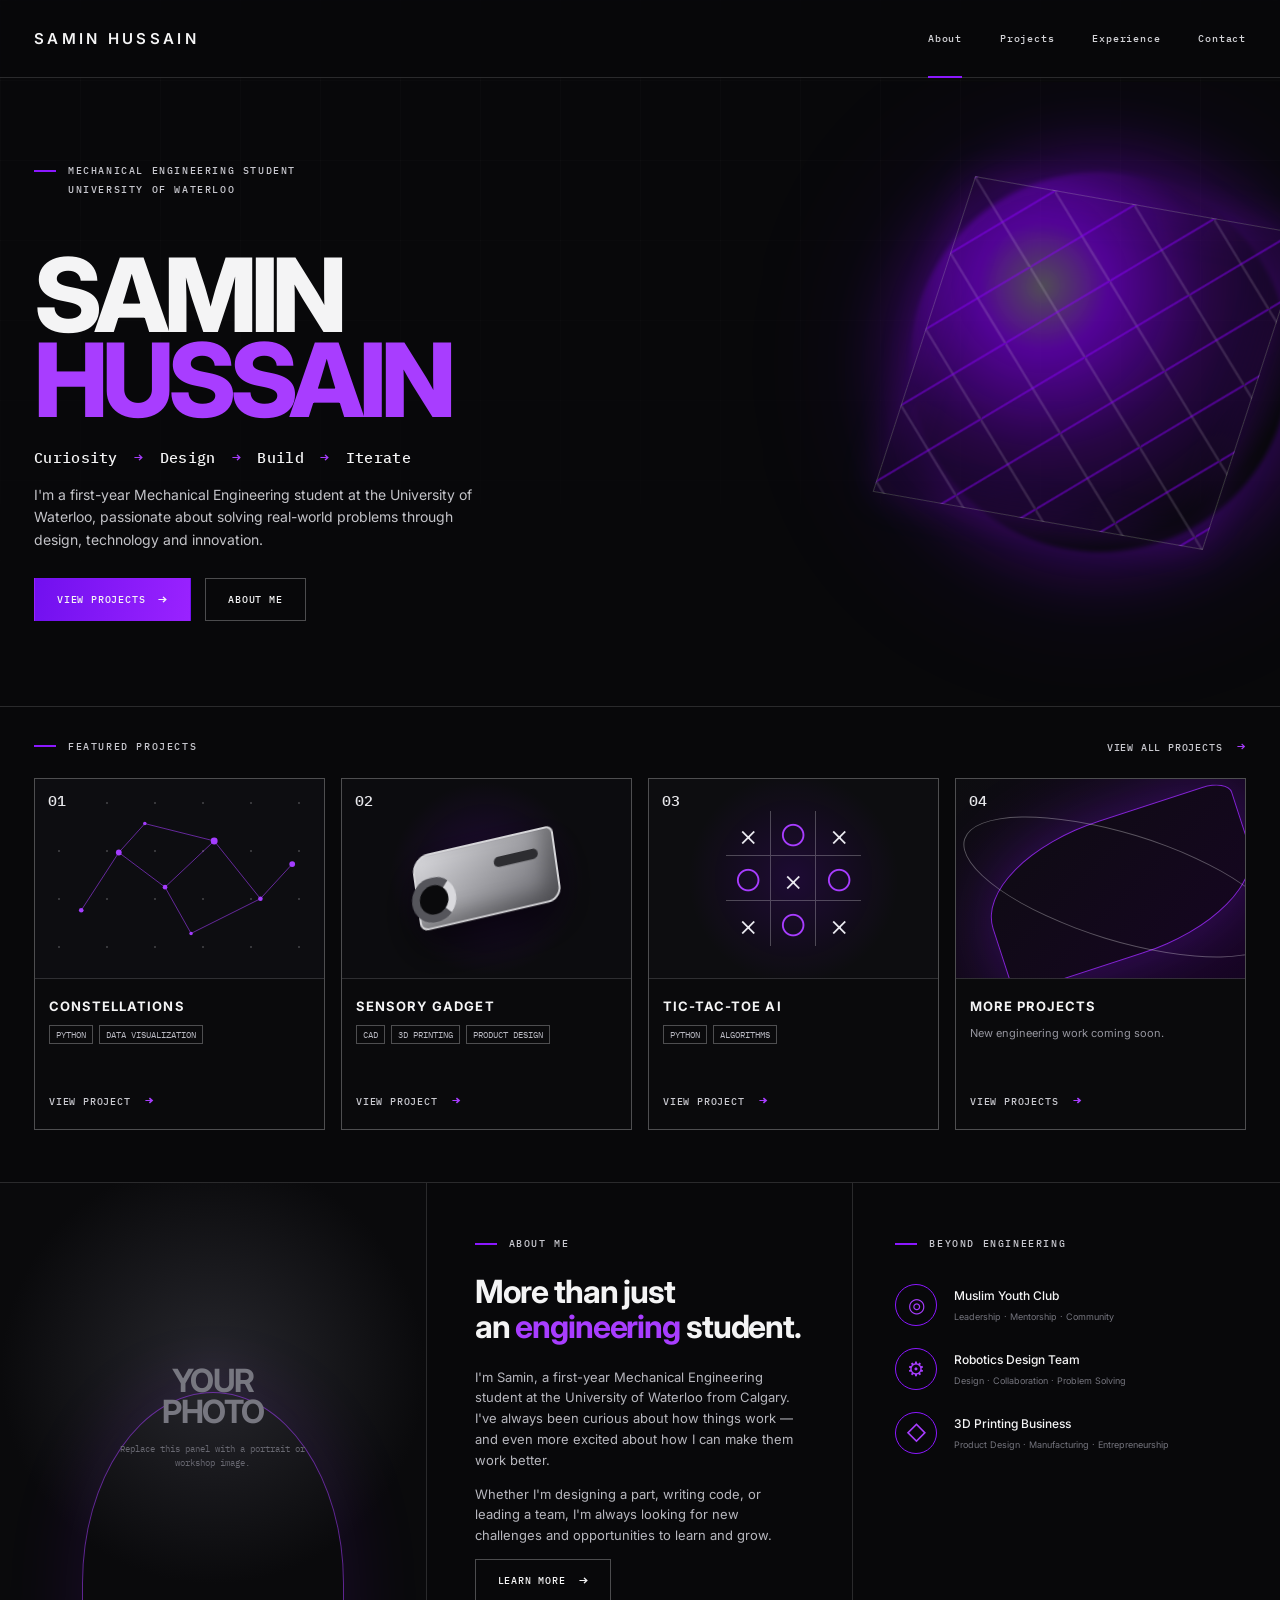
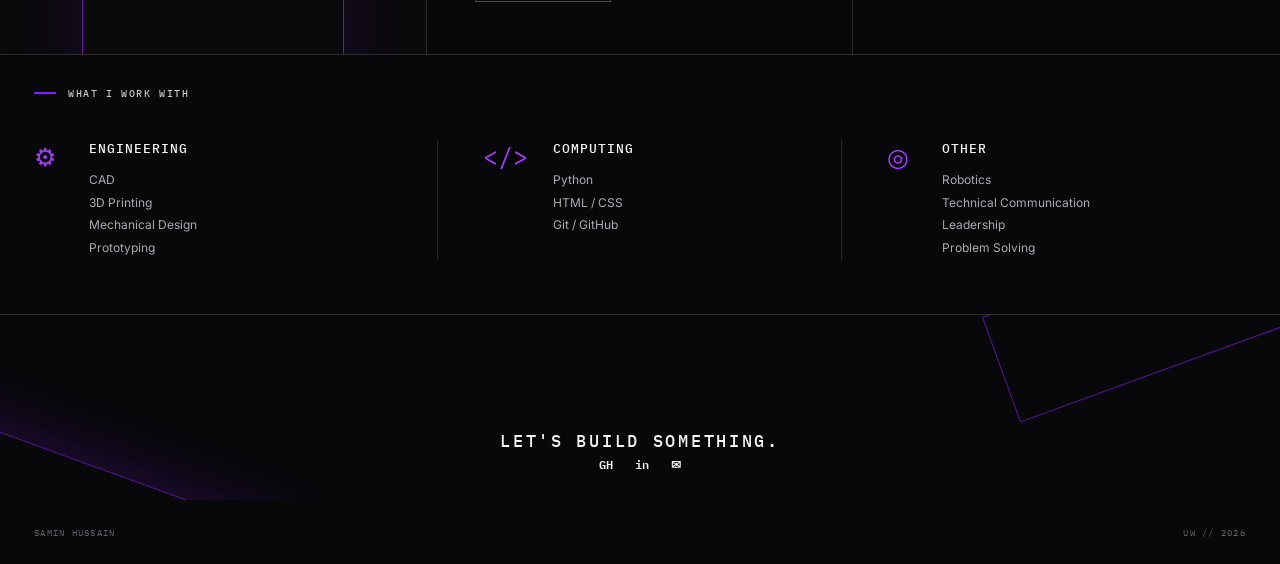
==== index.html @ d88fdcaf "Change favicon link to shortcut icon" ====
<!DOCTYPE html>
<html lang="en">
<head>
  <meta charset="UTF-8">
  <meta name="viewport" content="width=device-width, initial-scale=1.0">
  <meta name="description" content="Samin Hussain — Mechanical Engineering student at the University of Waterloo.">
  <title>Samin Hussain | Mechanical Engineering</title>
  <link rel="shortcut icon" href="assets/Website-icon.ico">
  <link rel="stylesheet" href="styles/main.css">
</head>
<body>
  <header class="site-header">
    <a class="brand" href="index.html" aria-label="Samin Hussain home">SAMIN HUSSAIN</a>
    <nav class="desktop-nav" aria-label="Primary navigation">
      <a class="active" href="index.html">About</a>
      <a href="projects.html">Projects</a>
      <a href="experience.html">Experience</a>
      <a href="contact.html">Contact</a>
    </nav>
    <button class="menu-toggle" aria-label="Open navigation" aria-expanded="false">
      <span></span><span></span>
    </button>
    <nav class="mobile-nav" aria-label="Mobile navigation">
      <a href="index.html">About</a>
      <a href="projects.html">Projects</a>
      <a href="experience.html">Experience</a>
      <a href="contact.html">Contact</a>
    </nav>
  </header>

  <main>
    <section class="hero section-line">
      <div class="hero-copy reveal">
        <div class="eyebrow"><span></span> MECHANICAL ENGINEERING STUDENT</div>
        <div class="eyebrow sub">UNIVERSITY OF WATERLOO</div>

        <h1>SAMIN<br><em>HUSSAIN</em></h1>
        <p class="tagline">Curiosity <span>→</span> Design <span>→</span> Build <span>→</span> Iterate</p>
        <p class="hero-description">
          I'm a first-year Mechanical Engineering student at the University of Waterloo,
          passionate about solving real-world problems through design, technology and innovation.
        </p>

        <div class="button-row">
          <a class="button button-primary" href="projects.html">VIEW PROJECTS <span>→</span></a>
          <a class="button button-ghost" href="about.html">ABOUT ME</a>
        </div>
      </div>

      <div class="hero-art" aria-hidden="true"></div>
    </section>

    <section class="projects-preview section-line">
      <div class="section-heading">
        <div>
          <div class="eyebrow"><span></span> FEATURED PROJECTS</div>
        </div>
        <a class="text-link" href="projects.html">VIEW ALL PROJECTS <span>→</span></a>
      </div>

      <div class="project-grid">
        <a class="project-card reveal" href="projects.html#constellations">
          <div class="project-visual constellation-visual">
            <span class="project-number">01</span>
            <div class="stars"></div>
            <svg viewBox="0 0 500 300" role="img" aria-label="Abstract constellation diagram">
              <g fill="none" stroke="currentColor" stroke-width="1">
                <path d="M80 205 L145 105 L225 165 L310 85 L390 185 L445 125"/>
                <path d="M145 105 L190 55 L310 85"/>
                <path d="M225 165 L270 245 L390 185"/>
              </g>
              <g fill="currentColor">
                <circle cx="80" cy="205" r="4"/><circle cx="145" cy="105" r="5"/>
                <circle cx="225" cy="165" r="4"/><circle cx="310" cy="85" r="6"/>
                <circle cx="390" cy="185" r="4"/><circle cx="445" cy="125" r="5"/>
                <circle cx="190" cy="55" r="3"/><circle cx="270" cy="245" r="3"/>
              </g>
            </svg>
          </div>
          <div class="project-info">
            <h3>CONSTELLATIONS</h3>
            <div class="tags"><span>PYTHON</span><span>DATA VISUALIZATION</span></div>
            <span class="card-link">VIEW PROJECT <b>→</b></span>
          </div>
        </a>

        <a class="project-card reveal" href="projects.html#sensory-gadget">
          <div class="project-visual gadget-visual">
            <span class="project-number">02</span>
            <div class="gadget-model">
              <div class="gadget-body"></div>
              <div class="gadget-ring"></div>
              <div class="gadget-slot"></div>
            </div>
          </div>
          <div class="project-info">
            <h3>SENSORY GADGET</h3>
            <div class="tags"><span>CAD</span><span>3D PRINTING</span><span>PRODUCT DESIGN</span></div>
            <span class="card-link">VIEW PROJECT <b>→</b></span>
          </div>
        </a>

        <a class="project-card reveal" href="projects.html#tic-tac-toe">
          <div class="project-visual tic-visual">
            <span class="project-number">03</span>
            <div class="tic-board">
              <i>×</i><i>○</i><i>×</i><i>○</i><i>×</i><i>○</i><i>×</i><i>○</i><i>×</i>
            </div>
          </div>
          <div class="project-info">
            <h3>TIC-TAC-TOE AI</h3>
            <div class="tags"><span>PYTHON</span><span>ALGORITHMS</span></div>
            <span class="card-link">VIEW PROJECT <b>→</b></span>
          </div>
        </a>

        <a class="project-card project-card-more reveal" href="projects.html">
          <div class="project-visual more-visual">
            <span class="project-number">04</span>
            <div class="more-geometry"></div>
          </div>
          <div class="project-info">
            <h3>MORE PROJECTS</h3>
            <p>New engineering work coming soon.</p>
            <span class="card-link">VIEW PROJECTS <b>→</b></span>
          </div>
        </a>
      </div>
    </section>

    <section class="about-preview section-line">
      <div class="about-photo">
        <div class="photo-placeholder">
          <span>YOUR<br>PHOTO</span>
          <small>Replace this panel with a portrait or workshop image.</small>
        </div>
      </div>

      <div class="about-copy reveal">
        <div class="eyebrow"><span></span> ABOUT ME</div>
        <h2>More than just<br>an <em>engineering</em> student.</h2>
        <p>
          I'm Samin, a first-year Mechanical Engineering student at the University of Waterloo
          from Calgary. I've always been curious about how things work — and even more excited
          about how I can make them work better.
        </p>
        <p>
          Whether I'm designing a part, writing code, or leading a team, I'm always looking
          for new challenges and opportunities to learn and grow.
        </p>
        <a class="button button-ghost" href="about.html">LEARN MORE <span>→</span></a>
      </div>

      <div class="beyond reveal">
        <div class="eyebrow"><span></span> BEYOND ENGINEERING</div>
        <div class="beyond-item"><div class="icon-circle">◎</div><div><strong>Muslim Youth Club</strong><small>Leadership · Mentorship · Community</small></div></div>
        <div class="beyond-item"><div class="icon-circle">⚙</div><div><strong>Robotics Design Team</strong><small>Design · Collaboration · Problem Solving</small></div></div>
        <div class="beyond-item"><div class="icon-circle">◇</div><div><strong>3D Printing Business</strong><small>Product Design · Manufacturing · Entrepreneurship</small></div></div>
      </div>
    </section>

    <section class="skills section-line">
      <div class="eyebrow"><span></span> WHAT I WORK WITH</div>
      <div class="skill-grid">
        <div class="skill-group reveal">
          <div class="skill-icon">⚙</div>
          <div><h3>ENGINEERING</h3><p>CAD<br>3D Printing<br>Mechanical Design<br>Prototyping</p></div>
        </div>
        <div class="skill-group reveal">
          <div class="skill-icon">&lt;/&gt;</div>
          <div><h3>COMPUTING</h3><p>Python<br>HTML / CSS<br>Git / GitHub</p></div>
        </div>
        <div class="skill-group reveal">
          <div class="skill-icon">◎</div>
          <div><h3>OTHER</h3><p>Robotics<br>Technical Communication<br>Leadership<br>Problem Solving</p></div>
        </div>
      </div>
    </section>

    <section class="cta">
      <div class="cta-glow"></div>
      <h2>LET'S BUILD SOMETHING.</h2>
      <div class="socials">
        <a href="https://github.com/" target="_blank" rel="noreferrer" aria-label="GitHub">GH</a>
        <a href="https://www.linkedin.com/" target="_blank" rel="noreferrer" aria-label="LinkedIn">in</a>
        <a href="contact.html" aria-label="Email">✉</a>
      </div>
    </section>
  </main>

  <footer class="site-footer">
    <span>SAMIN HUSSAIN</span><span>UW // 2026</span>
  </footer>

  <script>
    const toggle = document.querySelector('.menu-toggle');
    const mobileNav = document.querySelector('.mobile-nav');
    toggle.addEventListener('click', () => {
      const open = toggle.getAttribute('aria-expanded') === 'true';
      toggle.setAttribute('aria-expanded', String(!open));
      mobileNav.classList.toggle('open');
    });
  </script>
</body>
</html>
---- styles/main.css ----
@import url('https://fonts.googleapis.com/css2?family=IBM+Plex+Mono:wght@400;500&family=Inter:wght@400;500;600;700;800&display=swap');

:root {
  --bg: #08080a;
  --surface: #101014;
  --surface-2: #15151b;
  --text: #f4f4f5;
  --muted: #96969f;
  --line: rgba(255,255,255,.14);
  --line-strong: rgba(255,255,255,.28);
  --purple: #8b18ff;
  --purple-bright: #a83dff;
  --max: 1280px;
}

* { box-sizing: border-box; }
html { scroll-behavior: smooth; }
body {
  margin: 0;
  background: var(--bg);
  color: var(--text);
  font-family: Inter, Arial, sans-serif;
  line-height: 1.6;
  overflow-x: hidden;
}
body::before {
  content: "";
  position: fixed;
  inset: 0;
  pointer-events: none;
  background:
    linear-gradient(rgba(255,255,255,.018) 1px, transparent 1px),
    linear-gradient(90deg, rgba(255,255,255,.018) 1px, transparent 1px);
  background-size: 80px 80px;
  mask-image: linear-gradient(to bottom, black, transparent 80%);
  z-index: -1;
}
a { color: inherit; text-decoration: none; }
button { font: inherit; }
.site-header {
  height: 78px;
  border-bottom: 1px solid var(--line);
  display: flex;
  align-items: center;
  justify-content: space-between;
  padding: 0 max(34px, calc((100vw - var(--max)) / 2));
  position: sticky;
  top: 0;
  z-index: 50;
  background: rgba(8,8,10,.82);
  backdrop-filter: blur(18px);
}
.brand { font-size: 15px; font-weight: 600; letter-spacing: .22em; }
.desktop-nav { display: flex; gap: 38px; height: 100%; align-items: center; }
.desktop-nav a {
  height: 100%;
  display: flex;
  align-items: center;
  position: relative;
  font: 500 10px/1 "IBM Plex Mono", monospace;
  letter-spacing: .08em;
  color: #d4d4d8;
}
.desktop-nav a::after {
  content: "";
  position: absolute;
  left: 0; right: 0; bottom: -1px;
  height: 2px;
  background: var(--purple);
  transform: scaleX(0);
  transition: transform .25s ease;
}
.desktop-nav a:hover::after, .desktop-nav a.active::after { transform: scaleX(1); }
.menu-toggle, .mobile-nav { display: none; }

.section-line { border-bottom: 1px solid var(--line); }
.hero {
  min-height: 590px;
  max-width: 1440px;
  margin: auto;
  display: grid;
  grid-template-columns: 47% 53%;
  position: relative;
}
.hero-copy { padding: 84px 20px 85px max(34px, calc((100vw - var(--max)) / 2)); position: relative; z-index: 3; }
.eyebrow {
  font: 500 10px/1.7 "IBM Plex Mono", monospace;
  letter-spacing: .16em;
  color: #c7c7ce;
  display: flex;
  align-items: center;
  gap: 12px;
}
.eyebrow span { display: inline-block; width: 22px; height: 2px; background: var(--purple); }
.eyebrow.sub { margin-left: 34px; margin-top: 2px; }
.hero h1, .page-hero h1, .contact-hero h1 {
  font-size: clamp(68px, 8vw, 116px);
  line-height: .83;
  letter-spacing: -.06em;
  margin: 55px 0 25px;
  font-weight: 800;
}
em { color: var(--purple-bright); font-style: normal; }
.tagline {
  font: 500 15px "IBM Plex Mono", monospace;
  letter-spacing: .02em;
  margin: 0 0 17px;
}
.tagline span { color: var(--purple-bright); padding: 0 7px; }
.hero-description { max-width: 440px; color: #c3c3c8; font-size: 14px; margin-bottom: 27px; }
.button-row { display: flex; gap: 14px; }
.button {
  min-height: 43px;
  padding: 0 22px;
  display: inline-flex;
  align-items: center;
  justify-content: center;
  gap: 13px;
  font: 500 10px "IBM Plex Mono", monospace;
  letter-spacing: .08em;
  border: 1px solid var(--line-strong);
  transition: .25s ease;
}
.button span { font-size: 15px; }
.button-primary { background: linear-gradient(100deg, #7110ef, #9a22ff); border-color: transparent; }
.button-primary:hover { transform: translateY(-2px); box-shadow: 0 10px 30px rgba(139,24,255,.2); }
.button-ghost:hover { border-color: var(--purple); color: white; }

.hero-art {
  position: relative;
  min-height: 590px;
  overflow: hidden;
  background: radial-gradient(circle at 50% 50%, rgba(105,0,190,.12), transparent 48%);
}
.art-meta {
  position: absolute;
  z-index: 5;
  color: #96969f;
  font: 9px/1.8 "IBM Plex Mono", monospace;
  letter-spacing: .12em;
}
.art-meta-top { right: 32px; top: 47px; }
.art-meta-side { right: 25px; bottom: 100px; }
.orb { position: absolute; border-radius: 50%; filter: blur(38px); opacity: .75; }
.orb-a { width: 300px; height: 300px; right: 140px; top: 125px; background: rgba(128,0,255,.28); }
.orb-b { width: 180px; height: 180px; left: 100px; bottom: 55px; background: rgba(185,60,255,.17); }
.shape {
  position: absolute;
  border: 1px solid rgba(255,255,255,.5);
  background: linear-gradient(140deg, rgba(255,255,255,.10), rgba(110,0,255,.30) 52%, rgba(255,255,255,.05));
  box-shadow: inset 0 0 45px rgba(255,255,255,.06), 0 0 45px rgba(112,0,255,.12);
  transform: rotate(-16deg) skewY(7deg);
  backdrop-filter: blur(4px);
}
.shape-a { width: 240px; height: 360px; left: 80px; top: 120px; border-radius: 40% 10% 45% 12%; }
.shape-b { width: 260px; height: 350px; right: 90px; top: 70px; border-radius: 8% 50% 12% 42%; transform: rotate(28deg) skewY(-5deg); }
.shape-c { width: 160px; height: 330px; left: 260px; top: 105px; border-radius: 45%; transform: rotate(70deg); background: linear-gradient(90deg, rgba(255,255,255,.02), rgba(143,17,255,.72), rgba(255,255,255,.05)); }
.wire { position: absolute; height: 1px; background: rgba(174,88,255,.6); transform-origin: left; }
.wire-a { width: 480px; left: 40px; top: 450px; transform: rotate(-34deg); }
.wire-b { width: 500px; right: -80px; top: 320px; transform: rotate(0); }

.projects-preview { padding: 30px max(34px, calc((100vw - var(--max)) / 2)) 52px; }
.section-heading { display:flex; justify-content:space-between; align-items:center; margin-bottom:23px; }
.text-link, .card-link {
  font: 500 10px "IBM Plex Mono", monospace;
  letter-spacing: .08em;
  color: #c9c9cf;
}
.text-link span, .card-link b { color: var(--purple-bright); font-size: 14px; margin-left: 8px; }
.project-grid { display:grid; grid-template-columns:repeat(4,1fr); gap:16px; }
.project-card {
  border:1px solid var(--line-strong);
  background: rgba(12,12,15,.72);
  transition: transform .3s ease, border-color .3s ease, background .3s ease;
  min-width: 0;
}
.project-card:hover { transform: translateY(-6px); border-color: rgba(157,52,255,.7); background: #101014; }
.project-visual { height: 200px; position:relative; overflow:hidden; border-bottom:1px solid var(--line); background:#0d0d11; }
.project-number { position:absolute; left:13px; top:12px; z-index:4; font: 500 15px "IBM Plex Mono", monospace; color:#e7e7eb; }
.project-visual svg { width:100%; height:100%; color: #a43dff; }
.stars { position:absolute; inset:0; background-image:radial-gradient(circle, rgba(255,255,255,.7) 1px, transparent 1px); background-size:48px 48px; opacity:.25; }
.gadget-visual { display:grid; place-items:center; background:radial-gradient(circle, rgba(130,0,255,.18), transparent 55%), #0c0c0f; }
.gadget-model { width:145px; height:95px; transform:rotate(-13deg) skewX(-5deg); position:relative; filter:drop-shadow(0 18px 20px rgba(0,0,0,.7)); }
.gadget-body { position:absolute; inset:10px 0; border:2px solid #d5d5d8; background:linear-gradient(145deg,#d9d9dd,#66666c); border-radius:18px 7px 14px 8px; box-shadow:inset -12px -10px 18px rgba(0,0,0,.25); }
.gadget-ring { position:absolute; width:45px; height:45px; border:8px solid #55555b; border-right-color:#d9d9dd; border-radius:50%; left:-5px; top:34px; background:#0a0a0c; }
.gadget-slot { position:absolute; width:45px; height:10px; background:#2d2d31; right:18px; top:29px; border-radius:8px; }
.tic-visual { display:grid; place-items:center; background:radial-gradient(circle, rgba(125,0,255,.15), transparent 60%), #0d0d10; }
.tic-board { display:grid; grid-template-columns:repeat(3,45px); grid-auto-rows:45px; }
.tic-board i { display:grid; place-items:center; font-style:normal; font-size:30px; font-weight:300; border-right:1px solid rgba(255,255,255,.25); border-bottom:1px solid rgba(255,255,255,.25); color:#eaeaf0; }
.tic-board i:nth-child(3n){border-right:0}.tic-board i:nth-child(n+7){border-bottom:0}.tic-board i:nth-child(even){color:var(--purple-bright)}
.project-info { padding:17px 14px 20px; min-height:150px; display:flex; flex-direction:column; }
.project-info h3 { font-size:13px; letter-spacing:.08em; margin:0 0 8px; }
.project-info p { color:var(--muted); font-size:11px; margin:0 0 13px; }
.tags { display:flex; flex-wrap:wrap; gap:6px; }
.tags span { border:1px solid var(--line-strong); padding:3px 6px; font: 9px "IBM Plex Mono", monospace; color:#b9b9c1; }
.card-link { margin-top:auto; padding-top:20px; }
.more-visual { background:linear-gradient(135deg,#0d0d10,#160522); }
.more-geometry { position:absolute; width:270px; height:140px; left:30px; top:38px; transform:rotate(-18deg); border:1px solid #8122d2; border-radius:50% 10%; box-shadow:0 0 70px rgba(139,24,255,.35); }
.more-geometry::after { content:""; position:absolute; inset:15px -30px; border:1px solid rgba(255,255,255,.3); border-radius:50%; transform:rotate(35deg); }

.about-preview { display:grid; grid-template-columns:1fr 1fr 1fr; min-height:420px; }
.about-photo { border-right:1px solid var(--line); min-height:420px; overflow:hidden; }
.photo-placeholder { height:100%; min-height:420px; display:flex; flex-direction:column; justify-content:center; align-items:center; text-align:center; background:radial-gradient(circle at 50% 40%, #27272d, #0a0a0c 60%); position:relative; }
.photo-placeholder::before { content:""; width:260px; height:380px; border:1px solid rgba(164,61,255,.55); border-radius:50% 50% 0 0; position:absolute; bottom:-120px; left:50%; transform:translateX(-50%); box-shadow:0 0 80px rgba(139,24,255,.13); }
.photo-placeholder span { font: 700 32px/.95 Inter,sans-serif; letter-spacing:-.05em; color:#777780; position:relative; }
.photo-placeholder small { max-width:220px; color:#676770; font:9px/1.6 "IBM Plex Mono",monospace; margin-top:15px; position:relative; }
.about-copy { padding:52px 48px; border-right:1px solid var(--line); }
.about-copy h2 { font-size:32px; line-height:1.1; margin:22px 0; letter-spacing:-.035em; }
.about-copy p { color:#b7b7be; font-size:13px; }
.beyond { padding:52px 42px; }
.beyond .eyebrow { margin-bottom:32px; }
.beyond-item { display:flex; gap:17px; align-items:center; margin:22px 0; }
.icon-circle { width:42px; height:42px; border:1px solid var(--purple); border-radius:50%; display:grid; place-items:center; color:var(--purple-bright); font-size:20px; flex:none; }
.beyond-item strong { display:block; font-size:12px; font-weight:500; }
.beyond-item small { display:block; color:#74747d; font-size:9px; margin-top:4px; }

.skills { padding:30px max(34px, calc((100vw - var(--max)) / 2)) 54px; }
.skill-grid { display:grid; grid-template-columns:repeat(3,1fr); margin-top:38px; }
.skill-group { display:flex; gap:25px; padding:0 45px; border-right:1px solid var(--line); }
.skill-group:first-child { padding-left:0; }.skill-group:last-child { border:0; }
.skill-icon { color:var(--purple-bright); font:25px "IBM Plex Mono",monospace; min-width:30px; }
.skill-group h3 { font:500 13px "IBM Plex Mono",monospace; letter-spacing:.08em; margin:0 0 12px; }
.skill-group p { margin:0; color:#aaaab2; font-size:12px; line-height:1.9; }

.cta { min-height:185px; display:grid; place-items:center; position:relative; overflow:hidden; }
.cta::before, .cta::after { content:""; position:absolute; width:430px; height:110px; border:1px solid rgba(142,34,255,.55); transform:rotate(20deg); }
.cta::before { left:-140px; bottom:-75px; box-shadow:0 0 70px rgba(139,24,255,.25); }
.cta::after { right:-140px; top:-75px; transform:rotate(-20deg); }
.cta h2 { font:500 17px "IBM Plex Mono",monospace; letter-spacing:.16em; z-index:2; }
.socials { display:flex; gap:22px; position:absolute; bottom:26px; z-index:3; }
.socials a { font:600 12px "IBM Plex Mono",monospace; transition:color .2s; }.socials a:hover{color:var(--purple-bright)}
.site-footer { height:64px; display:flex; align-items:center; justify-content:space-between; padding:0 max(34px, calc((100vw - var(--max)) / 2)); color:#62626a; font:9px "IBM Plex Mono",monospace; letter-spacing:.14em; }

.page-hero, .contact-hero { max-width:var(--max); margin:auto; padding:85px 34px 80px; }
.page-hero h1 { font-size:clamp(65px,9vw,110px); margin:55px 0 20px; }
.page-hero p, .contact-hero > p { max-width:570px; color:#aaaab2; font-size:15px; }
.page-hero.compact { min-height:410px; }
.content-two-column { max-width:var(--max); margin:auto; padding:70px 34px; display:grid; grid-template-columns:1fr 1fr; gap:100px; }
.content-two-column h2 { font-size:32px; line-height:1.15; max-width:480px; letter-spacing:-.03em; }
.body-copy { max-width:600px; }.body-copy p { color:#b2b2ba; font-size:14px; margin-top:0; margin-bottom:24px; }
.timeline-section { max-width:var(--max); margin:auto; padding:38px 34px 80px; }
.current-grid { display:grid; grid-template-columns:repeat(4,1fr); margin-top:40px; border-top:1px solid var(--line); }
.current-grid > div { padding:25px 25px 0 0; border-right:1px solid var(--line); margin-right:25px; }.current-grid > div:last-child{border:0}
.current-grid span { display:block; color:var(--purple-bright); font:10px "IBM Plex Mono",monospace; margin-bottom:18px; }
.current-grid strong { font-size:13px; display:block; }.current-grid p{font-size:11px;color:#777780;margin:7px 0 0}

.project-list { max-width:var(--max); margin:auto; padding:70px 34px; }
.project-detail { display:grid; grid-template-columns:1.1fr .9fr; min-height:500px; border:1px solid var(--line); margin-bottom:24px; background:rgba(12,12,15,.6); }
.project-detail.reverse { grid-template-columns:.9fr 1.1fr; }.project-detail.reverse .detail-visual{order:2}.project-detail.reverse .detail-copy{order:1}
.detail-visual { min-height:500px; border-right:1px solid var(--line); position:relative; overflow:hidden; }
.project-detail.reverse .detail-visual { border-right:0; border-left:1px solid var(--line); }
.detail-visual svg { width:100%; height:100%; }
.detail-copy { padding:70px 55px; align-self:center; }.detail-copy h2 { font-size:45px; line-height:1; margin:18px 0; letter-spacing:-.04em; }.detail-copy > p { color:#aaaab2; font-size:13px; }.detail-copy .learning { margin-top:35px; font-size:12px; }.detail-copy .learning b{color:#eee}
.detail-copy .tags { margin-top:24px; }
.large-gadget { width:280px; height:190px; position:absolute; left:50%; top:50%; transform:translate(-50%,-50%) rotate(-12deg); filter:drop-shadow(0 25px 25px rgba(0,0,0,.7)); }
.large-gadget::before { content:""; position:absolute; inset:0; border:3px solid #d7d7db; background:linear-gradient(145deg,#e1e1e4,#55555b); border-radius:34px 12px 26px 14px; box-shadow:inset -25px -20px 30px rgba(0,0,0,.27); }
.large-gadget div { position:absolute; width:75px; height:75px; border:13px solid #55555b; border-right-color:#ddd; border-radius:50%; left:-10px; top:70px; background:#09090b; z-index:2; }
.large-gadget i { position:absolute; width:80px; height:14px; background:#29292e; right:35px; top:58px; border-radius:10px; z-index:2; }
.tic-board.large { grid-template-columns:repeat(3,85px); grid-auto-rows:85px; position:absolute; left:50%; top:50%; transform:translate(-50%,-50%); }.tic-board.large i{font-size:58px}
.coming-soon { min-height:360px; }.coming-soon .detail-visual{min-height:360px}.coming-soon .detail-copy{align-self:center}

.experience-list { max-width:var(--max); margin:auto; padding:70px 34px; }
.experience-item { display:grid; grid-template-columns:100px 1fr; gap:30px; padding:55px 0; border-bottom:1px solid var(--line); }
.experience-item:first-child{padding-top:0}.experience-index{font:16px "IBM Plex Mono",monospace;color:var(--purple-bright)}
.experience-item h2{font-size:30px;margin:15px 0 3px;letter-spacing:-.03em}.experience-item > div > p{font:11px "IBM Plex Mono",monospace;color:#777780}
.experience-item ul{padding-left:18px;color:#aaaab2;font-size:13px;max-width:700px}.experience-item li{margin:8px 0}

.contact-hero { min-height:700px; padding-top:105px; }.contact-hero h1{font-size:clamp(70px,10vw,130px);max-width:900px}.contact-links{max-width:700px;margin-top:70px;border-top:1px solid var(--line)}.contact-links a{display:grid;grid-template-columns:130px 1fr 30px;align-items:center;min-height:82px;border-bottom:1px solid var(--line);transition:.2s}.contact-links a:hover{padding-left:10px;color:var(--purple-bright)}.contact-links small{font:9px "IBM Plex Mono",monospace;color:#73737b}.contact-links strong{font-size:13px;font-weight:500}.contact-links span{font-size:17px}

.reveal { animation: reveal .75s ease both; }
@keyframes reveal { from{opacity:0;transform:translateY(18px)} to{opacity:1;transform:none} }

@media (max-width: 900px) {
  .desktop-nav { gap:20px; }
  .hero { grid-template-columns:1fr; }
  .hero-copy { padding-right:34px; padding-bottom:45px; }
  .hero-art { min-height:440px; }
  .project-grid { grid-template-columns:repeat(2,1fr); }
  .about-preview { grid-template-columns:1fr 1fr; }
  .about-photo { display:none; }
  .beyond { border-left:1px solid var(--line); }
  .skill-grid { grid-template-columns:1fr; gap:30px; }.skill-group{padding:0;border:0}
  .content-two-column { gap:45px; }
  .current-grid { grid-template-columns:repeat(2,1fr); row-gap:30px; }.current-grid > div:nth-child(2){border-right:0}
  .project-detail,.project-detail.reverse { grid-template-columns:1fr; }.project-detail.reverse .detail-visual{order:1;border-left:0;border-bottom:1px solid var(--line)}.project-detail.reverse .detail-copy{order:2}
  .detail-visual,.project-detail.reverse .detail-visual{border-right:0;min-height:420px;border-bottom:1px solid var(--line)}.detail-copy{padding:50px 35px}
}
@media (max-width: 650px) {
  .site-header { height:68px; padding:0 20px; }
  .desktop-nav { display:none; }.menu-toggle{display:flex;width:38px;height:38px;border:1px solid var(--line-strong);background:transparent;align-items:center;justify-content:center;flex-direction:column;gap:6px;cursor:pointer}.menu-toggle span{width:16px;height:1px;background:#eee}
  .mobile-nav{display:flex;position:absolute;left:0;right:0;top:68px;background:rgba(8,8,10,.97);border-bottom:1px solid var(--line);padding:10px 20px 20px;flex-direction:column;gap:0;transform:translateY(-120%);transition:.3s ease;z-index:-1}.mobile-nav.open{transform:none}
  .mobile-nav a{padding:16px 0;border-bottom:1px solid var(--line);font:10px "IBM Plex Mono",monospace;letter-spacing:.1em}
  .brand{font-size:12px}
  .hero-copy{padding:65px 20px 30px}.hero h1{font-size:67px;margin-top:45px}.hero-art{min-height:350px}.shape-a{left:5%;width:150px;height:250px}.shape-b{right:0;width:170px;height:250px}.shape-c{left:35%;width:100px;height:250px}.art-meta-top{right:15px}.art-meta-side{right:10px}
  .projects-preview,.skills,.project-list,.experience-list,.timeline-section{padding-left:20px;padding-right:20px}
  .project-grid{grid-template-columns:1fr}.project-visual{height:220px}
  .about-preview{grid-template-columns:1fr}.about-copy{border-right:0;padding:45px 20px}.beyond{border-left:0;border-top:1px solid var(--line);padding:45px 20px}
  .section-heading{align-items:flex-end;gap:20px}.text-link{white-space:nowrap}
  .page-hero,.contact-hero{padding:65px 20px}.page-hero h1,.contact-hero h1{font-size:64px;margin-top:45px}.page-hero.compact{min-height:360px}
  .content-two-column{grid-template-columns:1fr;padding:55px 20px;gap:25px}.content-two-column h2{font-size:27px}
  .current-grid{grid-template-columns:1fr}.current-grid > div{border-right:0;border-bottom:1px solid var(--line);padding-bottom:22px;margin:0}
  .project-detail{margin-bottom:15px}.detail-visual,.project-detail.reverse .detail-visual{min-height:330px}.detail-copy{padding:38px 23px}.detail-copy h2{font-size:35px}
  .experience-item{grid-template-columns:45px 1fr;gap:15px;padding:40px 0}.experience-item h2{font-size:25px}
  .contact-links{margin-top:50px}.contact-links a{grid-template-columns:75px 1fr 20px}.contact-links strong{font-size:11px}
  .site-footer{padding:0 20px}
}
/* =========================================
   HERO GEOMETRIC BACKGROUND — FIX
   ========================================= */

.hero {
    position: relative;
    overflow: hidden;
    isolation: isolate;
}

/* Main geometric visual */
.hero-art {
    position: absolute;
    width: 620px;
    height: 620px;
    right: -80px;
    top: 50%;
    transform: translateY(-50%);
    z-index: -1;
    pointer-events: none;
}

/* Large glowing orb */
.hero-art::before {
    content: "";
    position: absolute;
    width: 380px;
    height: 380px;
    right: 70px;
    top: 90px;
    border-radius: 50%;

    background:
        radial-gradient(
            circle at 35% 30%,
            rgba(255,255,255,0.28) 0%,
            rgba(139,0,255,0.55) 18%,
            rgba(139,0,255,0.22) 45%,
            rgba(139,0,255,0.05) 70%,
            transparent 75%
        );

    filter: blur(2px);
    box-shadow:
        0 0 80px rgba(139,0,255,0.35),
        0 0 180px rgba(139,0,255,0.18);

    animation: heroFloat 7s ease-in-out infinite;
}

/* Geometric wireframe */
.hero-art::after {
    content: "";
    position: absolute;
    width: 330px;
    height: 330px;
    right: 105px;
    top: 115px;

    border: 1px solid rgba(255,255,255,0.18);

    background:
        linear-gradient(
            135deg,
            transparent 48%,
            rgba(139,0,255,0.45) 49%,
            rgba(139,0,255,0.45) 50%,
            transparent 51%
        ),
        linear-gradient(
            45deg,
            transparent 48%,
            rgba(255,255,255,0.13) 49%,
            rgba(255,255,255,0.13) 50%,
            transparent 51%
        );

    background-size: 80px 80px;
    transform: rotate(18deg) skewY(-8deg);
    box-shadow:
        inset 0 0 50px rgba(139,0,255,0.12),
        0 0 40px rgba(139,0,255,0.15);

    animation: heroRotate 18s linear infinite;
}

/* Additional floating geometry */
.hero-art {
    background:
        linear-gradient(
            90deg,
            transparent 49.7%,
            rgba(139,0,255,0.22) 50%,
            transparent 50.3%
        ),
        linear-gradient(
            0deg,
            transparent 49.7%,
            rgba(255,255,255,0.08) 50%,
            transparent 50.3%
        );

    background-size: 90px 90px;
    opacity: 1;
}

/* Small glowing points */
.hero-art {
    filter: drop-shadow(0 0 25px rgba(139,0,255,0.12));
}

@keyframes heroFloat {
    0%, 100% {
        transform: translateY(0) scale(1);
    }

    50% {
        transform: translateY(-18px) scale(1.03);
    }
}

@keyframes heroRotate {
    from {
        transform: rotate(18deg) skewY(-8deg);
    }

    to {
        transform: rotate(378deg) skewY(-8deg);
    }
}


/* =========================================
   HERO CONTENT LAYER
   ========================================= */

.hero .container,
.hero-content {
    position: relative;
    z-index: 2;
}


/* =========================================
   MOBILE
   ========================================= */

@media (max-width: 800px) {

    .hero-art {
        width: 420px;
        height: 420px;
        right: -170px;
        top: 55%;
        opacity: 0.7;
    }

    .hero-art::before {
        width: 280px;
        height: 280px;
    }

    .hero-art::after {
        width: 240px;
        height: 240px;
    }
}
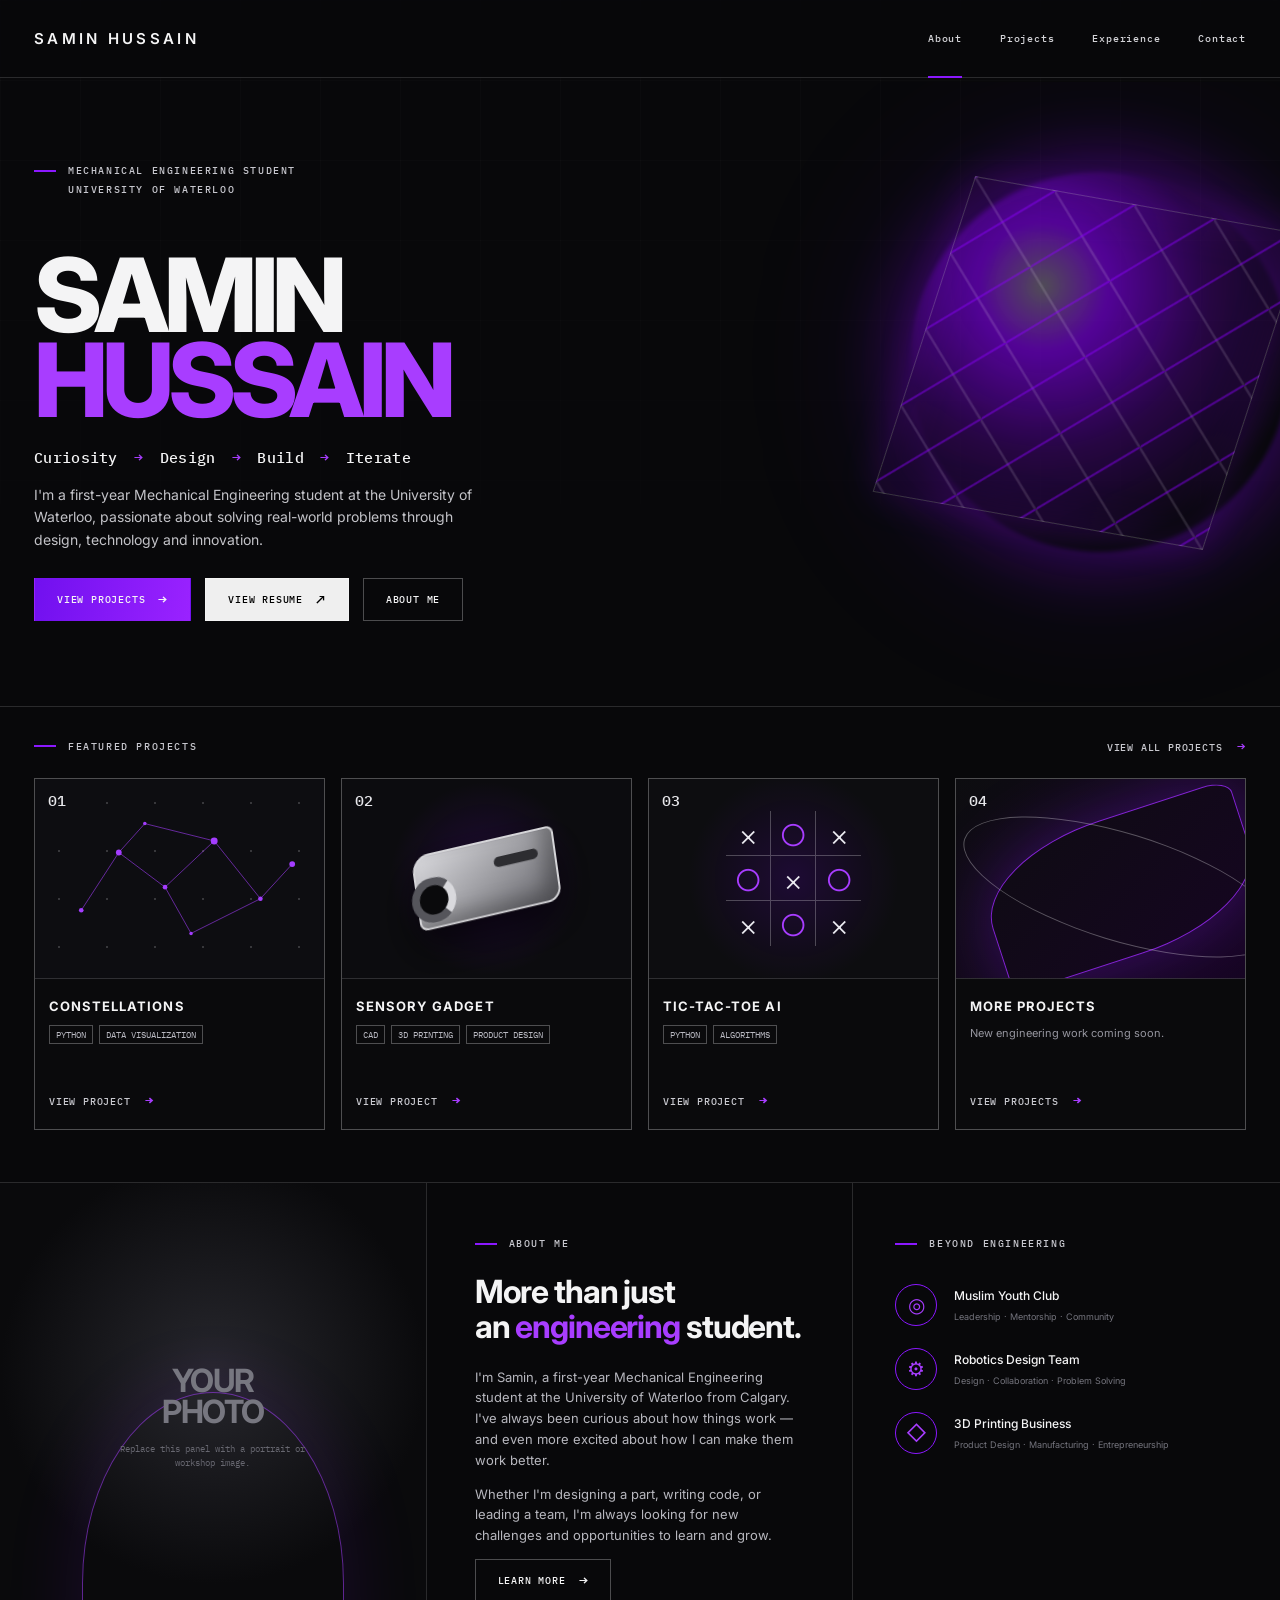
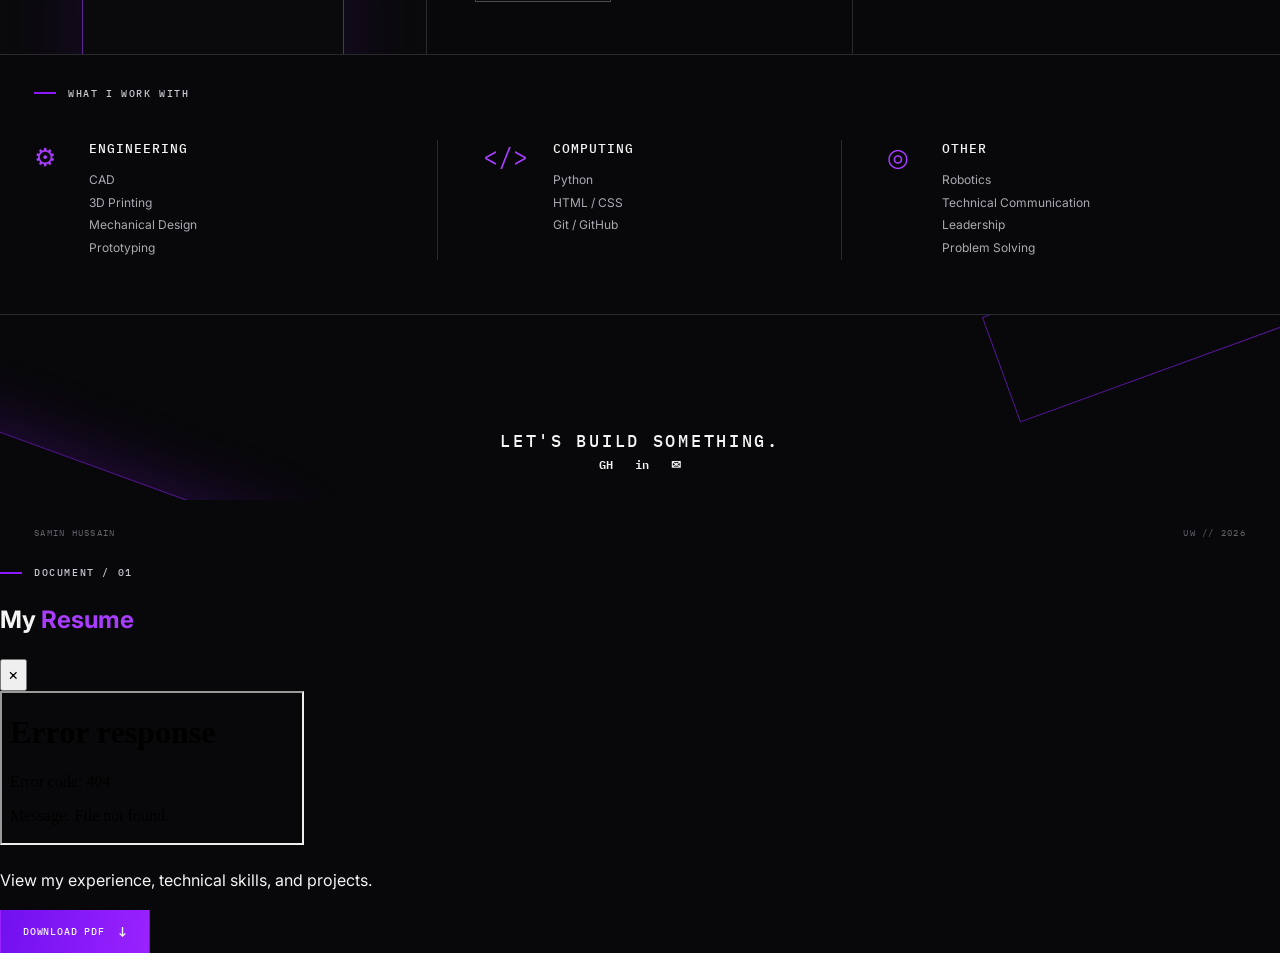
==== commit 0e102260: "Implement resume modal with open/close functionality Added a resume modal with functionality to open" ====
--- a/index.html
+++ b/index.html
@@ -5,7 +5,7 @@
   <meta name="viewport" content="width=device-width, initial-scale=1.0">
   <meta name="description" content="Samin Hussain — Mechanical Engineering student at the University of Waterloo.">
   <title>Samin Hussain | Mechanical Engineering</title>
-  <link rel="shortcut icon" href="assets/Website-icon.ico">
+  <link rel="shortcut icon" href="assets/favicon.png">
   <link rel="stylesheet" href="styles/main.css">
 </head>
 <body>
@@ -43,6 +43,9 @@
 
         <div class="button-row">
           <a class="button button-primary" href="projects.html">VIEW PROJECTS <span>→</span></a>
+          <button class="button button-ghost" id="open-resume" type="button">
+          VIEW RESUME <span>↗</span>
+          </button>
           <a class="button button-ghost" href="about.html">ABOUT ME</a>
         </div>
       </div>
@@ -192,14 +195,113 @@
     <span>SAMIN HUSSAIN</span><span>UW // 2026</span>
   </footer>
 
+  <!-- RESUME MODAL -->
+<div
+  class="resume-modal"
+  id="resume-modal"
+  aria-hidden="true"
+>
+  <div class="resume-modal-backdrop"></div>
+
+  <section
+    class="resume-modal-panel"
+    role="dialog"
+    aria-modal="true"
+    aria-labelledby="resume-modal-title"
+    tabindex="-1"
+  >
+    <div class="resume-modal-header">
+      <div>
+        <div class="eyebrow"><span></span> DOCUMENT / 01</div>
+        <h2 id="resume-modal-title">My <em>Resume</em></h2>
+      </div>
+
+      <button
+        class="resume-modal-close"
+        type="button"
+        aria-label="Close resume"
+      >&times;</button>
+    </div>
+
+    <div class="resume-preview">
+      <iframe
+        src="Samin Resume.pdf"
+        title="Samin Hussain Resume"
+        loading="lazy"
+      ></iframe>
+    </div>
+
+    <div class="resume-modal-footer">
+      <p>View my experience, technical skills, and projects.</p>
+
+      <a
+        class="button button-primary"
+        href="Samin Resume.pdf"
+        download="Samin Resume.pdf"
+      >
+        DOWNLOAD PDF <span>↓</span>
+      </a>
+    </div>
+  </section>
+</div>
+
   <script>
-    const toggle = document.querySelector('.menu-toggle');
-    const mobileNav = document.querySelector('.mobile-nav');
-    toggle.addEventListener('click', () => {
-      const open = toggle.getAttribute('aria-expanded') === 'true';
-      toggle.setAttribute('aria-expanded', String(!open));
-      mobileNav.classList.toggle('open');
-    });
-  </script>
+  // MOBILE NAVIGATION
+  const toggle = document.querySelector('.menu-toggle');
+  const mobileNav = document.querySelector('.mobile-nav');
+
+  toggle.addEventListener('click', () => {
+    const open = toggle.getAttribute('aria-expanded') === 'true';
+
+    toggle.setAttribute('aria-expanded', String(!open));
+    mobileNav.classList.toggle('open');
+  });
+
+  // RESUME MODAL
+  const resumeModal = document.querySelector('#resume-modal');
+  const resumePanel = resumeModal.querySelector('.resume-modal-panel');
+  const openResumeButton = document.querySelector('#open-resume');
+  const closeResumeButton = resumeModal.querySelector('.resume-modal-close');
+  const resumeBackdrop = resumeModal.querySelector('.resume-modal-backdrop');
+
+  let previousFocus = null;
+  let previousBodyOverflow = '';
+
+  function openResume() {
+    previousFocus = document.activeElement;
+    previousBodyOverflow = document.body.style.overflow;
+
+    resumeModal.classList.add('is-open');
+    resumeModal.setAttribute('aria-hidden', 'false');
+    document.body.style.overflow = 'hidden';
+
+    closeResumeButton.focus();
+  }
+
+  function closeResume() {
+    if (!resumeModal.classList.contains('is-open')) return;
+
+    resumeModal.classList.remove('is-open');
+    resumeModal.setAttribute('aria-hidden', 'true');
+    document.body.style.overflow = previousBodyOverflow;
+
+    if (previousFocus) {
+      previousFocus.focus();
+    }
+  }
+
+  openResumeButton.addEventListener('click', openResume);
+  closeResumeButton.addEventListener('click', closeResume);
+  resumeBackdrop.addEventListener('click', closeResume);
+
+  document.addEventListener('keydown', (event) => {
+    if (
+      event.key === 'Escape' &&
+      resumeModal.classList.contains('is-open')
+    ) {
+      closeResume();
+    }
+  });
+</script>
 </body>
 </html>
--- a/styles/main.css
+++ b/styles/main.css
@@ -471,3 +471,248 @@
         height: 240px;
     }
 }
+
+
+/* Individual project breakdowns */
+.project-section {
+  margin-top: 1.5rem;
+}
+
+.project-section h3 {
+  font-size: 0.7rem;
+  font-weight: 600;
+  letter-spacing: 0.12em;
+  opacity: 0.65;
+  margin: 0 0 0.5rem;
+}
+
+.project-section p {
+  margin: 0;
+  line-height: 1.7;
+}
+
+/* Keep the project tags separated from the final section */
+.project-section + .tags {
+  margin-top: 1.5rem;
+}
+
+
+/* =========================================
+   INTERACTIVE PROJECT MODAL
+========================================= */
+
+/* Completely hidden until a project is selected */
+.project-modal {
+  display: none;
+  position: fixed;
+  inset: 0;
+  z-index: 10000;
+
+  align-items: center;
+  justify-content: center;
+
+  padding: 2rem;
+  overflow-y: auto;
+}
+
+/* Open state */
+.project-modal.is-open {
+  display: flex;
+}
+
+/* Dark, blurred backdrop */
+.project-modal .modal-backdrop {
+  position: fixed;
+  inset: 0;
+  z-index: 0;
+
+  background: rgba(5, 7, 12, 0.82);
+  backdrop-filter: blur(10px);
+  -webkit-backdrop-filter: blur(10px);
+}
+
+/* Centered modal window */
+.project-modal-panel {
+  position: relative;
+  z-index: 1;
+
+  width: min(1000px, 100%);
+  max-height: 85vh;
+  overflow-y: auto;
+
+  margin: auto;
+  padding: clamp(2rem, 4vw, 3.5rem);
+
+  background: #111318;
+  border: 1px solid rgba(255, 255, 255, 0.14);
+  border-radius: 10px;
+
+  box-shadow: 0 25px 100px rgba(0, 0, 0, 0.55);
+}
+
+/* Close button */
+.modal-close {
+  position: sticky;
+  float: right;
+  top: 0;
+  z-index: 5;
+
+  display: flex;
+  align-items: center;
+  justify-content: center;
+
+  width: 42px;
+  height: 42px;
+  margin-top: -0.5rem;
+  margin-right: -0.5rem;
+
+  border: none;
+  border-radius: 50%;
+  background: #111318;
+  color: #fff;
+
+  font-family: inherit;
+  font-size: 2rem;
+  font-weight: 300;
+  line-height: 1;
+
+  cursor: pointer;
+}
+
+.modal-close:hover {
+  background: #29232f;
+}
+
+.modal-close:focus-visible {
+  outline: 2px solid #a78bfa;
+  outline-offset: 3px;
+}
+
+/* Project content */
+.modal-project-content {
+  width: 100%;
+  clear: both;
+}
+
+.modal-project-content > .project-detail {
+  display: grid;
+  grid-template-columns: minmax(0, 1.1fr) minmax(0, 0.9fr);
+  align-items: start;
+  gap: 2rem;
+
+  width: 100%;
+  min-width: 0;
+  min-height: 0;
+
+  margin: 0;
+  padding: 0;
+  border: none;
+  background: transparent;
+  transform: none;
+}
+
+/* Prevent the original card hover effect in the modal */
+.modal-project-content .project-detail:hover {
+  transform: none;
+  background: transparent;
+}
+
+/* Project images */
+.modal-project-content .project-detail > img,
+.modal-project-content .detail-visual {
+  display: block;
+  width: 100%;
+  min-width: 0;
+  min-height: 280px;
+  max-height: 55vh;
+
+  object-fit: contain;
+  overflow: hidden;
+  align-self: start;
+}
+
+/* Project text */
+.modal-project-content .detail-copy {
+  min-width: 0;
+  padding: 1rem 0;
+  align-self: start;
+}
+
+.modal-project-content .detail-copy h2 {
+  padding-right: 0;
+  font-size: clamp(1.8rem, 3vw, 2.8rem);
+  overflow-wrap: anywhere;
+}
+
+.modal-project-content .project-section {
+  margin-top: 1.5rem;
+}
+
+.modal-project-content .project-section p {
+  line-height: 1.75;
+}
+
+.modal-project-content .tags {
+  margin-top: 1.5rem;
+}
+
+/* Mobile layout */
+@media (max-width: 700px) {
+  .project-modal {
+    padding: 0.75rem;
+  }
+
+  .project-modal-panel {
+    width: 100%;
+    max-height: 94vh;
+    padding: 3.5rem 1.25rem 1.5rem;
+    border-radius: 8px;
+  }
+
+  .modal-project-content > .project-detail {
+    grid-template-columns: minmax(0, 1fr);
+    gap: 1.25rem;
+  }
+
+  .modal-project-content .project-detail > img,
+  .modal-project-content .detail-visual {
+    min-height: 180px;
+    max-height: 40vh;
+  }
+
+  .modal-project-content .detail-copy {
+    padding: 0;
+  }
+}
+
+/* Respect reduced-motion preferences */
+@media (prefers-reduced-motion: reduce) {
+  .modal-close {
+    transition: none;
+  }
+}
+
+/* Interactive project cards on the main page */
+.project-list .project-detail {
+  cursor: pointer;
+  transition: transform 0.25s ease, border-color 0.25s ease;
+}
+
+.project-list .project-detail:hover {
+  border-color: rgba(167, 139, 250, 0.45);
+}
+
+.project-list .project-detail:focus-visible {
+  outline: 2px solid #a78bfa;
+  outline-offset: 5px;
+}
+
+.project-list .project-detail > img {
+  cursor: pointer;
+}
+
+@media (hover: hover) and (prefers-reduced-motion: no-preference) {
+  .project-list .project-detail:hover {
+    transform: translateY(-3px);
+  }
+}
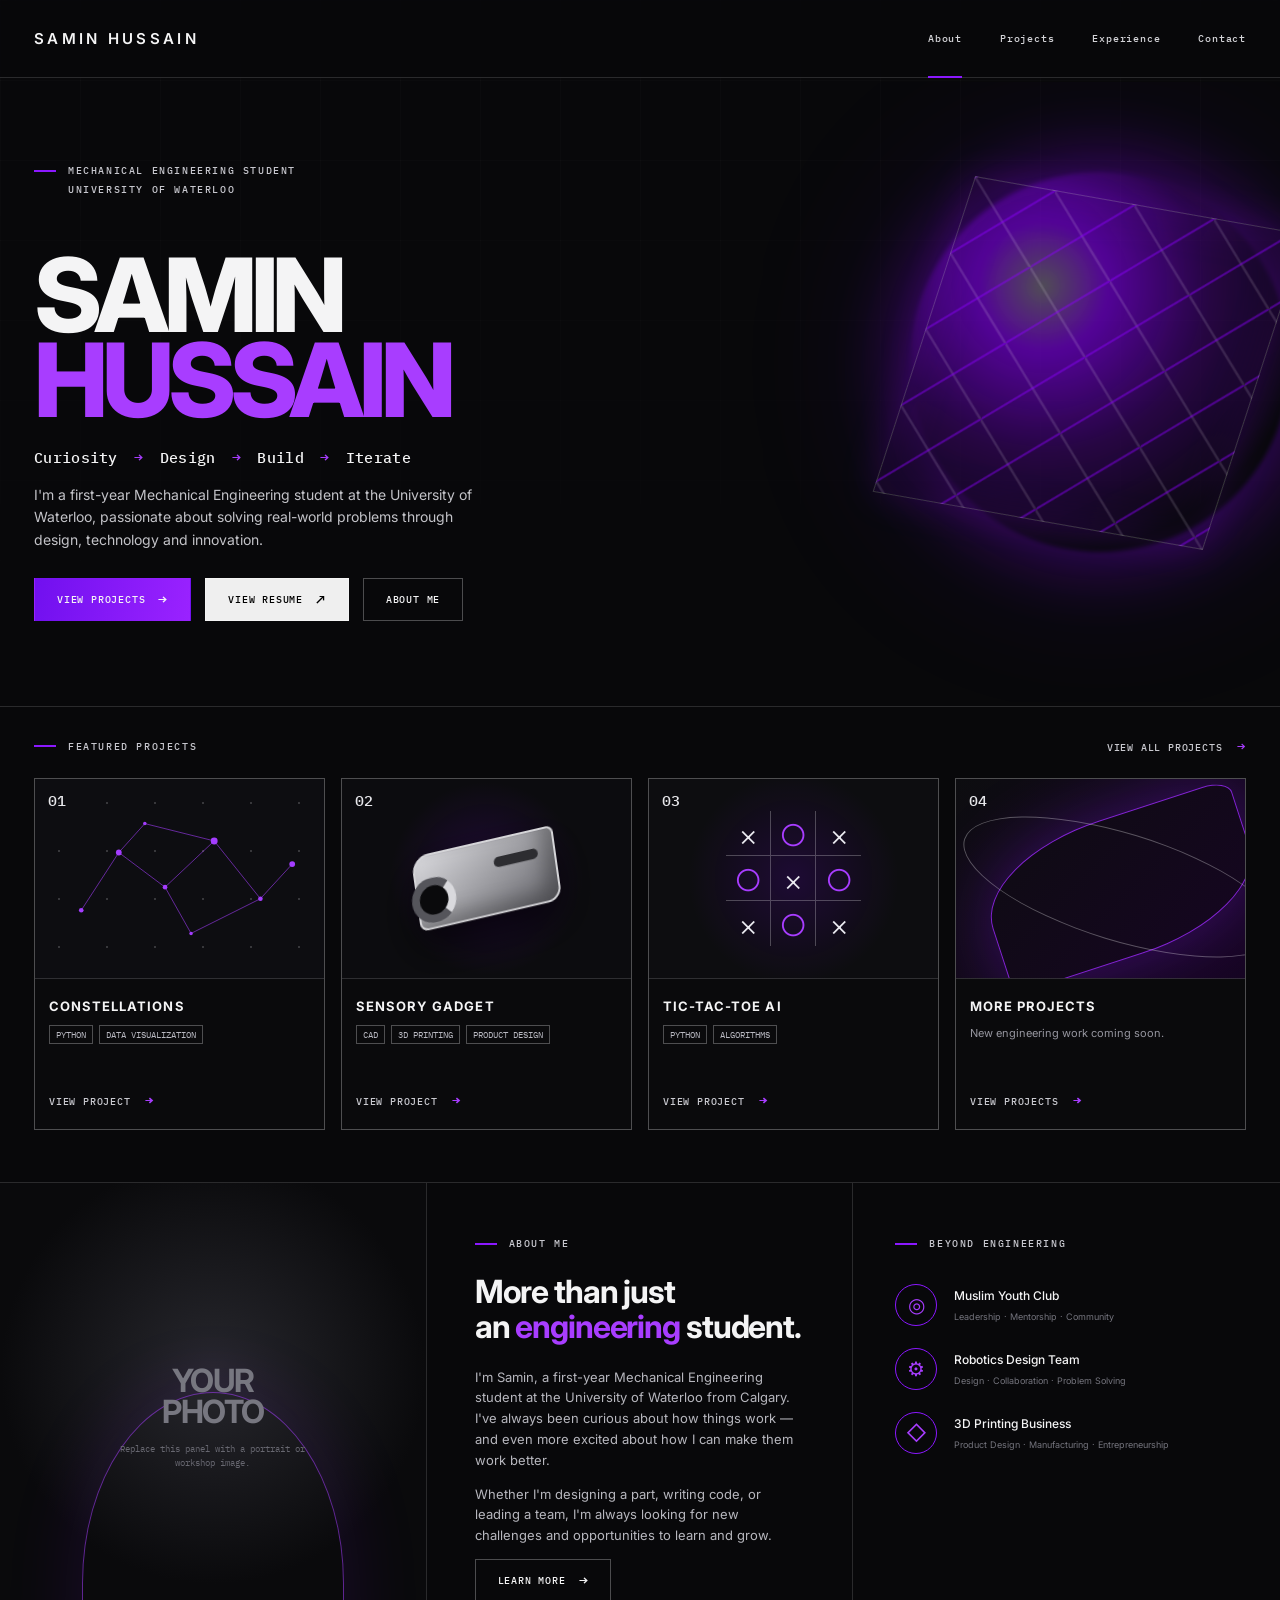
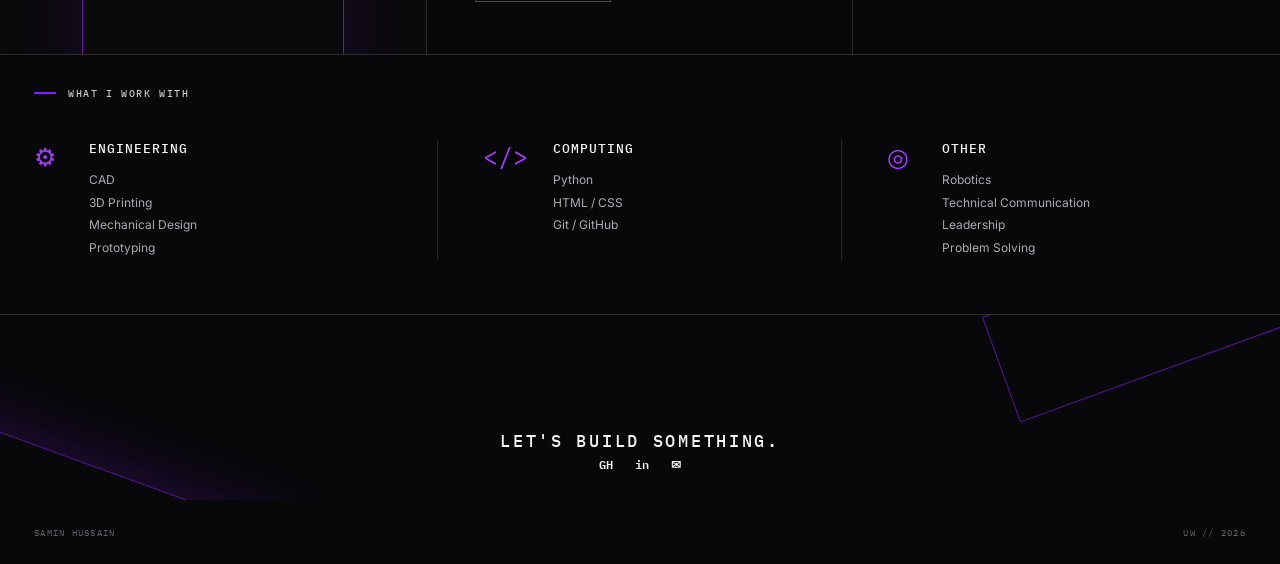
==== commit e3afa182: "Update resume PDF file paths in index.html" ====
--- a/index.html
+++ b/index.html
@@ -225,7 +225,7 @@
 
     <div class="resume-preview">
       <iframe
-        src="Samin Resume.pdf"
+        src="assets/SaminResume - 20261011.pdf"
         title="Samin Hussain Resume"
         loading="lazy"
       ></iframe>
@@ -236,8 +236,8 @@
 
       <a
         class="button button-primary"
-        href="Samin Resume.pdf"
-        download="Samin Resume.pdf"
+        href="assets/SaminResume - 20261011.pdf"
+        download="assets/SaminResume - 20261011.pdf"
       >
         DOWNLOAD PDF <span>↓</span>
       </a>
--- a/styles/main.css
+++ b/styles/main.css
@@ -716,3 +716,172 @@
     transform: translateY(-3px);
   }
 }
+/* ========================================
+   RESUME MODAL
+======================================== */
+
+.resume-modal {
+  display: none;
+  position: fixed;
+  inset: 0;
+  z-index: 2000;
+  align-items: center;
+  justify-content: center;
+  padding: 2rem;
+}
+
+.resume-modal.is-open {
+  display: flex;
+}
+
+.resume-modal-backdrop {
+  position: absolute;
+  inset: 0;
+  background: rgba(5, 5, 8, 0.88);
+  backdrop-filter: blur(6px);
+  -webkit-backdrop-filter: blur(6px);
+}
+
+.resume-modal-panel {
+  position: relative;
+  z-index: 1;
+  display: flex;
+  flex-direction: column;
+  width: min(1000px, 100%);
+  max-height: 90vh;
+  overflow: hidden;
+  background: #101014;
+  border: 1px solid rgba(167, 139, 250, 0.25);
+  border-radius: 12px;
+  box-shadow: 0 24px 80px rgba(0, 0, 0, 0.55);
+  animation: resume-modal-enter 0.25s ease-out;
+}
+
+.resume-modal-header {
+  display: flex;
+  align-items: center;
+  justify-content: space-between;
+  gap: 1rem;
+  padding: 1.25rem 1.5rem;
+  border-bottom: 1px solid rgba(255, 255, 255, 0.08);
+}
+
+.resume-modal-header h2 {
+  margin: 0.5rem 0 0;
+  color: #f2f0f7;
+  font-size: clamp(1.5rem, 3vw, 2rem);
+}
+
+.resume-modal-header h2 em {
+  color: #a78bfa;
+  font-style: normal;
+}
+
+.resume-modal-close {
+  display: grid;
+  place-items: center;
+  flex-shrink: 0;
+  width: 40px;
+  height: 40px;
+  padding: 0;
+  color: #f2f0f7;
+  background: #19191f;
+  border: 1px solid rgba(255, 255, 255, 0.12);
+  border-radius: 8px;
+  font-size: 1.8rem;
+  line-height: 1;
+  cursor: pointer;
+  transition: background 0.2s ease, border-color 0.2s ease;
+}
+
+.resume-modal-close:hover {
+  background: #25212f;
+  border-color: #a78bfa;
+}
+
+.resume-preview {
+  flex: 1;
+  min-height: 0;
+  height: 65vh;
+  background: #202027;
+}
+
+.resume-preview iframe {
+  display: block;
+  width: 100%;
+  height: 100%;
+  border: 0;
+  background: #fff;
+}
+
+.resume-modal-footer {
+  display: flex;
+  align-items: center;
+  justify-content: space-between;
+  flex-wrap: wrap;
+  gap: 1rem;
+  padding: 1rem 1.5rem;
+  border-top: 1px solid rgba(255, 255, 255, 0.08);
+}
+
+.resume-modal-footer p {
+  margin: 0;
+  color: #a1a1aa;
+  font-size: 0.85rem;
+  line-height: 1.6;
+}
+
+.resume-modal-close:focus-visible,
+#open-resume:focus-visible {
+  outline: 2px solid #a78bfa;
+  outline-offset: 4px;
+}
+
+@keyframes resume-modal-enter {
+  from {
+    opacity: 0;
+    transform: translateY(12px);
+  }
+
+  to {
+    opacity: 1;
+    transform: translateY(0);
+  }
+}
+
+@media (max-width: 700px) {
+  .resume-modal {
+    padding: 0.65rem;
+  }
+
+  .resume-modal-panel {
+    max-height: 94vh;
+    border-radius: 8px;
+  }
+
+  .resume-modal-header {
+    padding: 1rem;
+  }
+
+  .resume-preview {
+    height: 65vh;
+    min-height: 250px;
+  }
+
+  .resume-modal-footer {
+    padding: 1rem;
+    align-items: stretch;
+    flex-direction: column;
+  }
+
+  .resume-modal-footer .button {
+    justify-content: center;
+    text-align: center;
+  }
+}
+
+@media (prefers-reduced-motion: reduce) {
+  .resume-modal-panel {
+    animation: none;
+  }
+}
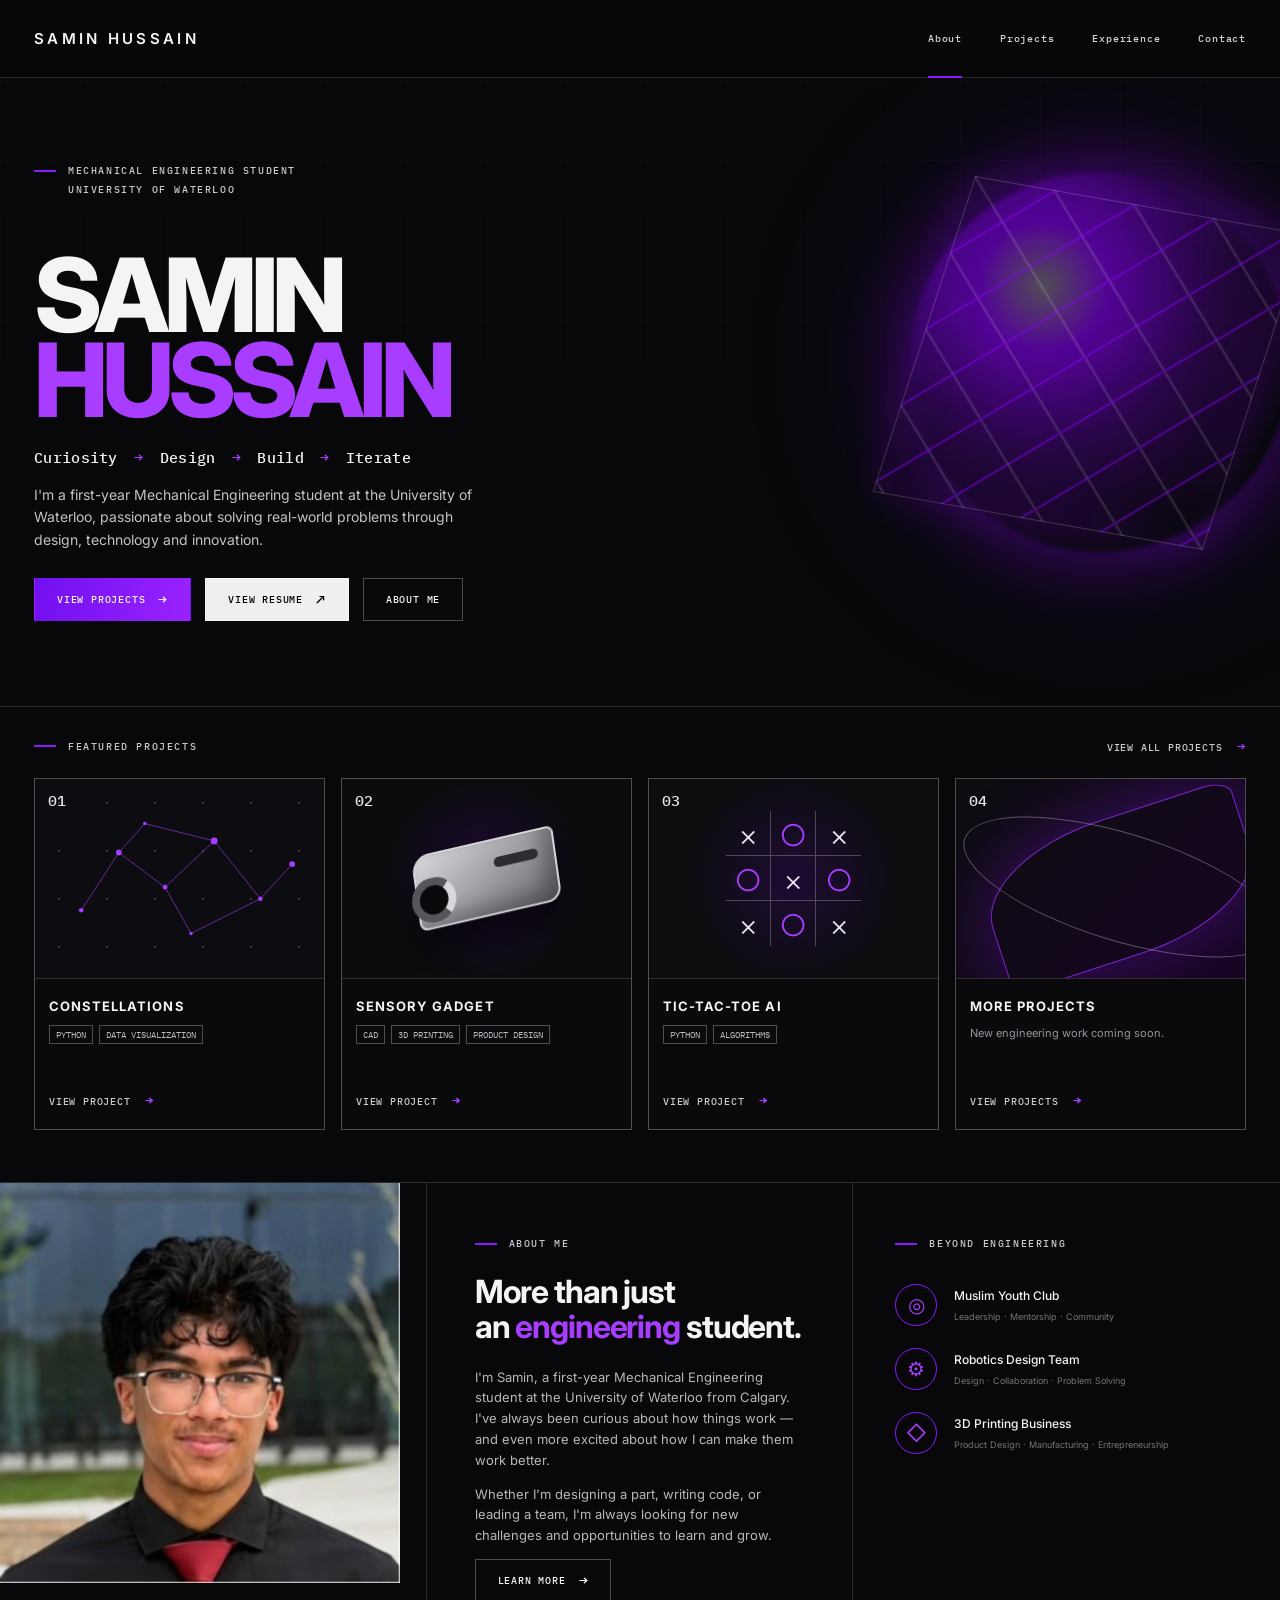
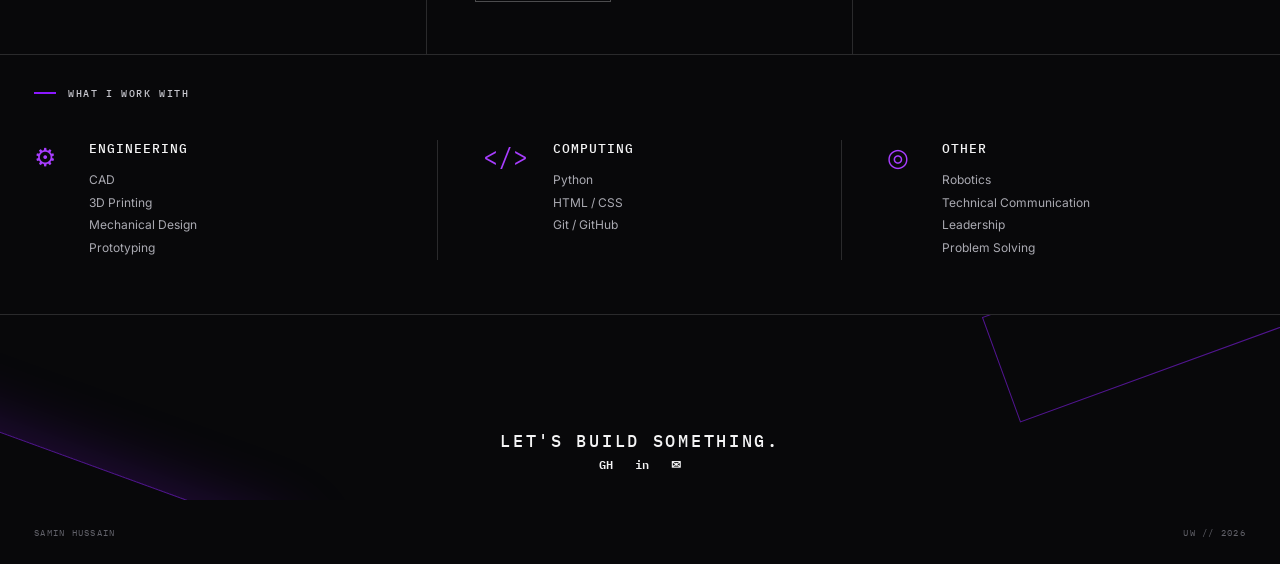
==== commit 1fb3db26: "Update profile photo in about section Replaced photo placeholder with a profile image." ====
--- a/index.html
+++ b/index.html
@@ -133,10 +133,11 @@
 
     <section class="about-preview section-line">
       <div class="about-photo">
-        <div class="photo-placeholder">
-          <span>YOUR<br>PHOTO</span>
-          <small>Replace this panel with a portrait or workshop image.</small>
-        </div>
+         <img
+          class="profile-photo"
+          src="assets/ProfilePhoto.jpg"
+          alt="Samin Hussain"
+          >
       </div>
 
       <div class="about-copy reveal">
--- a/styles/main.css
+++ b/styles/main.css
@@ -727,7 +727,7 @@
   z-index: 2000;
   align-items: center;
   justify-content: center;
-  padding: 2rem;
+  padding: 1rem;
 }
 
 .resume-modal.is-open {
@@ -747,8 +747,8 @@
   z-index: 1;
   display: flex;
   flex-direction: column;
-  width: min(1000px, 100%);
-  max-height: 90vh;
+  width: min(1200px, 96%);
+  max-height: 96vh;
   overflow: hidden;
   background: #101014;
   border: 1px solid rgba(167, 139, 250, 0.25);
@@ -802,7 +802,7 @@
 .resume-preview {
   flex: 1;
   min-height: 0;
-  height: 65vh;
+  height: 78vh;
   background: #202027;
 }
 
@@ -851,11 +851,11 @@
 
 @media (max-width: 700px) {
   .resume-modal {
-    padding: 0.65rem;
+    padding: 0.4rem;
   }
 
   .resume-modal-panel {
-    max-height: 94vh;
+    max-height: 98vh;
     border-radius: 8px;
   }
 
@@ -864,7 +864,7 @@
   }
 
   .resume-preview {
-    height: 65vh;
+    height: 76vh;
     min-height: 250px;
   }
 
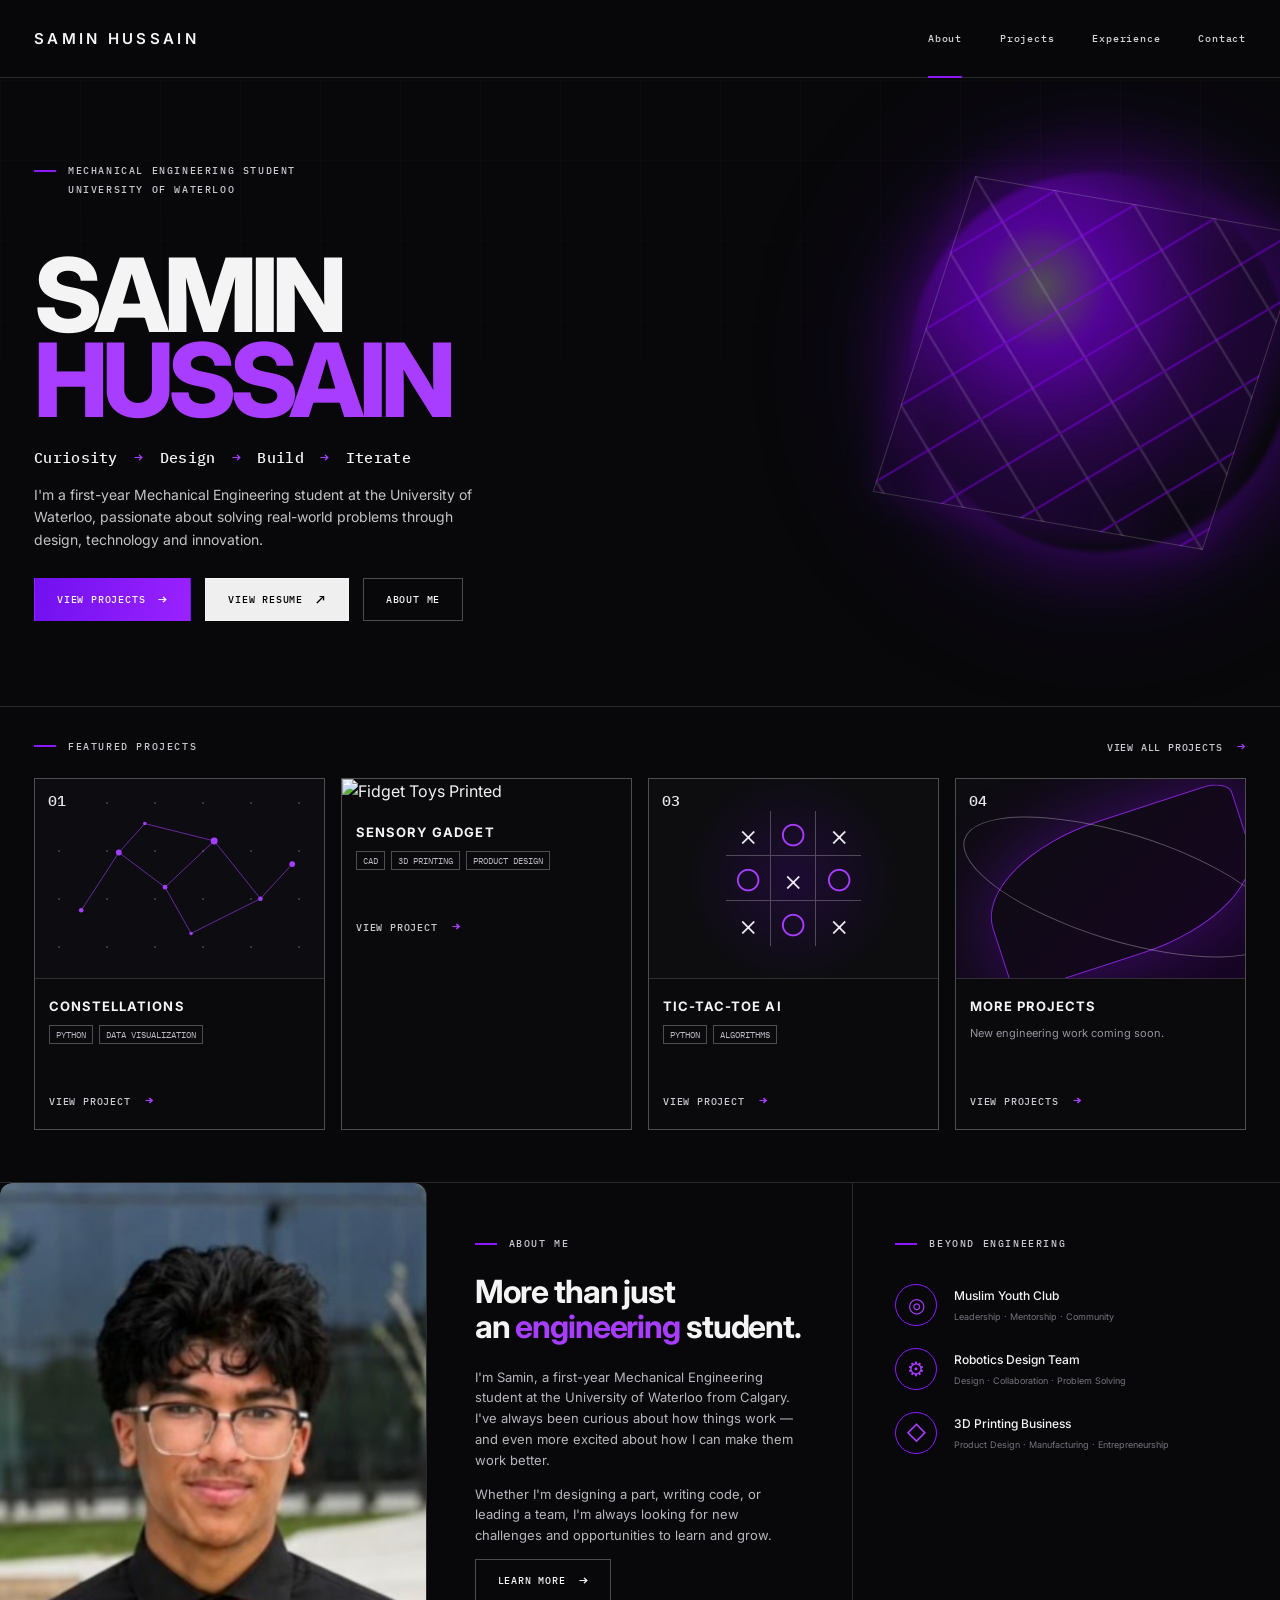
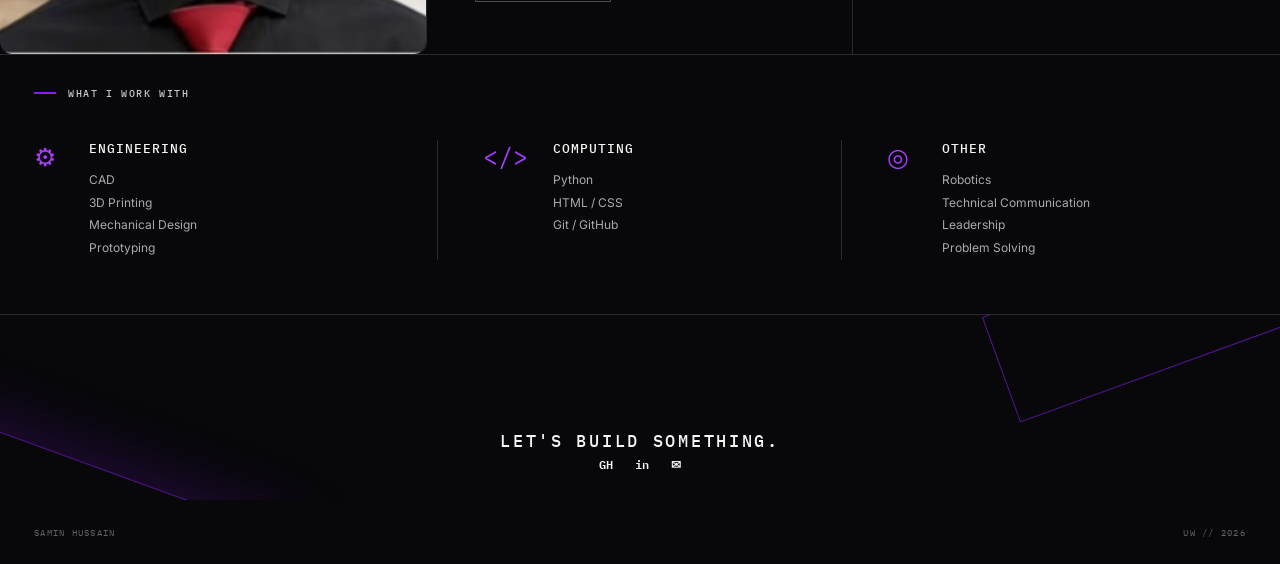
==== commit 0ceecf8d: "Update sensory gadget project card with image Replaced project visual elements with an image for the" ====
--- a/index.html
+++ b/index.html
@@ -88,14 +88,10 @@
         </a>
 
         <a class="project-card reveal" href="projects.html#sensory-gadget">
-          <div class="project-visual gadget-visual">
-            <span class="project-number">02</span>
-            <div class="gadget-model">
-              <div class="gadget-body"></div>
-              <div class="gadget-ring"></div>
-              <div class="gadget-slot"></div>
-            </div>
-          </div>
+         <img
+          src="assets/FidgetToysStudio.png"
+          alt="Fidget Toys Printed"
+          >
           <div class="project-info">
             <h3>SENSORY GADGET</h3>
             <div class="tags"><span>CAD</span><span>3D PRINTING</span><span>PRODUCT DESIGN</span></div>
--- a/styles/main.css
+++ b/styles/main.css
@@ -885,3 +885,42 @@
     animation: none;
   }
 }
+/* ABOUT SECTION PROFILE PHOTO */
+
+.about-photo {
+  overflow: hidden;
+  position: relative;
+  border-radius: 12px;
+}
+
+.profile-photo {
+  display: block;
+  width: 100%;
+  height: 100%;
+  min-height: 350px;
+  object-fit: cover;
+  object-position: center;
+  border-radius: inherit;
+  transition: transform 0.4s ease;
+}
+
+.about-photo:hover .profile-photo {
+  transform: scale(1.03);
+}
+
+@media (max-width: 700px) {
+  .profile-photo {
+    min-height: 280px;
+    max-height: 420px;
+  }
+}
+
+@media (prefers-reduced-motion: reduce) {
+  .profile-photo {
+    transition: none;
+  }
+
+  .about-photo:hover .profile-photo {
+    transform: none;
+  }
+}
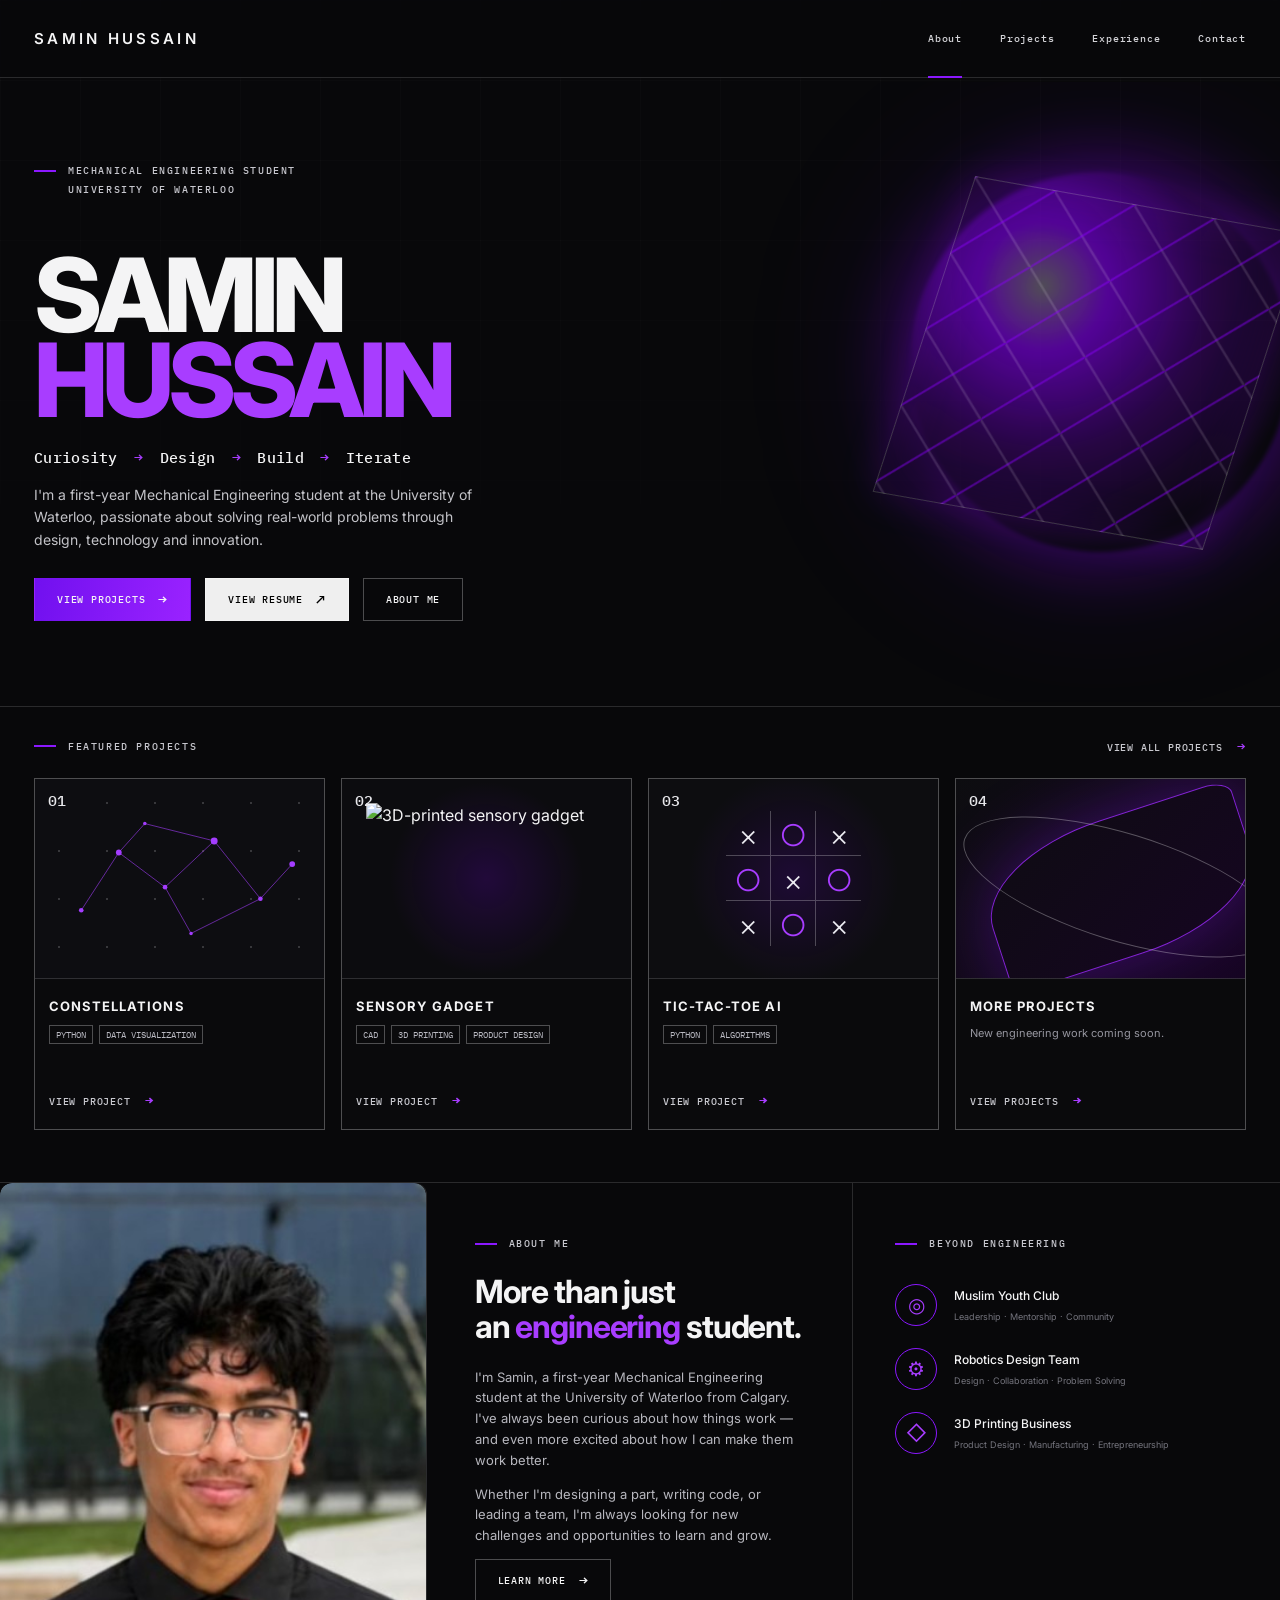
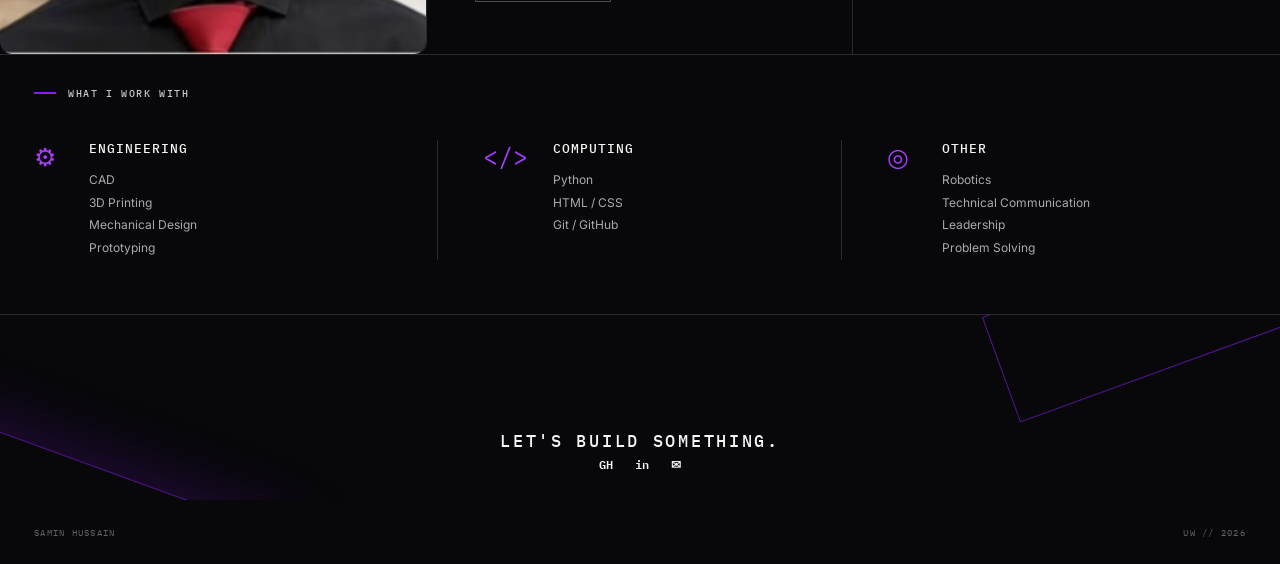
==== commit 7384d343: "Refactor project card for sensory gadget" ====
--- a/index.html
+++ b/index.html
@@ -88,10 +88,15 @@
         </a>
 
         <a class="project-card reveal" href="projects.html#sensory-gadget">
-         <img
-          src="assets/FidgetToysStudio.png"
-          alt="Fidget Toys Printed"
-          >
+         <div class="project-visual gadget-visual">
+          <span class="project-number">02</span>
+
+              <img
+                class="gadget-preview-image"
+                src="assets/FidgetToysStudio.png"
+                alt="3D-printed sensory gadget "
+                >
+          </div>
           <div class="project-info">
             <h3>SENSORY GADGET</h3>
             <div class="tags"><span>CAD</span><span>3D PRINTING</span><span>PRODUCT DESIGN</span></div>
--- a/styles/main.css
+++ b/styles/main.css
@@ -924,3 +924,34 @@
     transform: none;
   }
 }
+/* SENSORY GADGET PROJECT PREVIEW */
+
+.gadget-visual {
+  display: flex;
+  align-items: center;
+  justify-content: center;
+  overflow: hidden;
+}
+
+.gadget-preview-image {
+  display: block;
+  width: 100%;
+  height: 100%;
+  object-fit: contain;
+  padding: 1.5rem;
+  transition: transform 0.35s ease;
+}
+
+.project-card:hover .gadget-preview-image {
+  transform: scale(1.04);
+}
+
+@media (prefers-reduced-motion: reduce) {
+  .gadget-preview-image {
+    transition: none;
+  }
+
+  .project-card:hover .gadget-preview-image {
+    transform: none;
+  }
+}
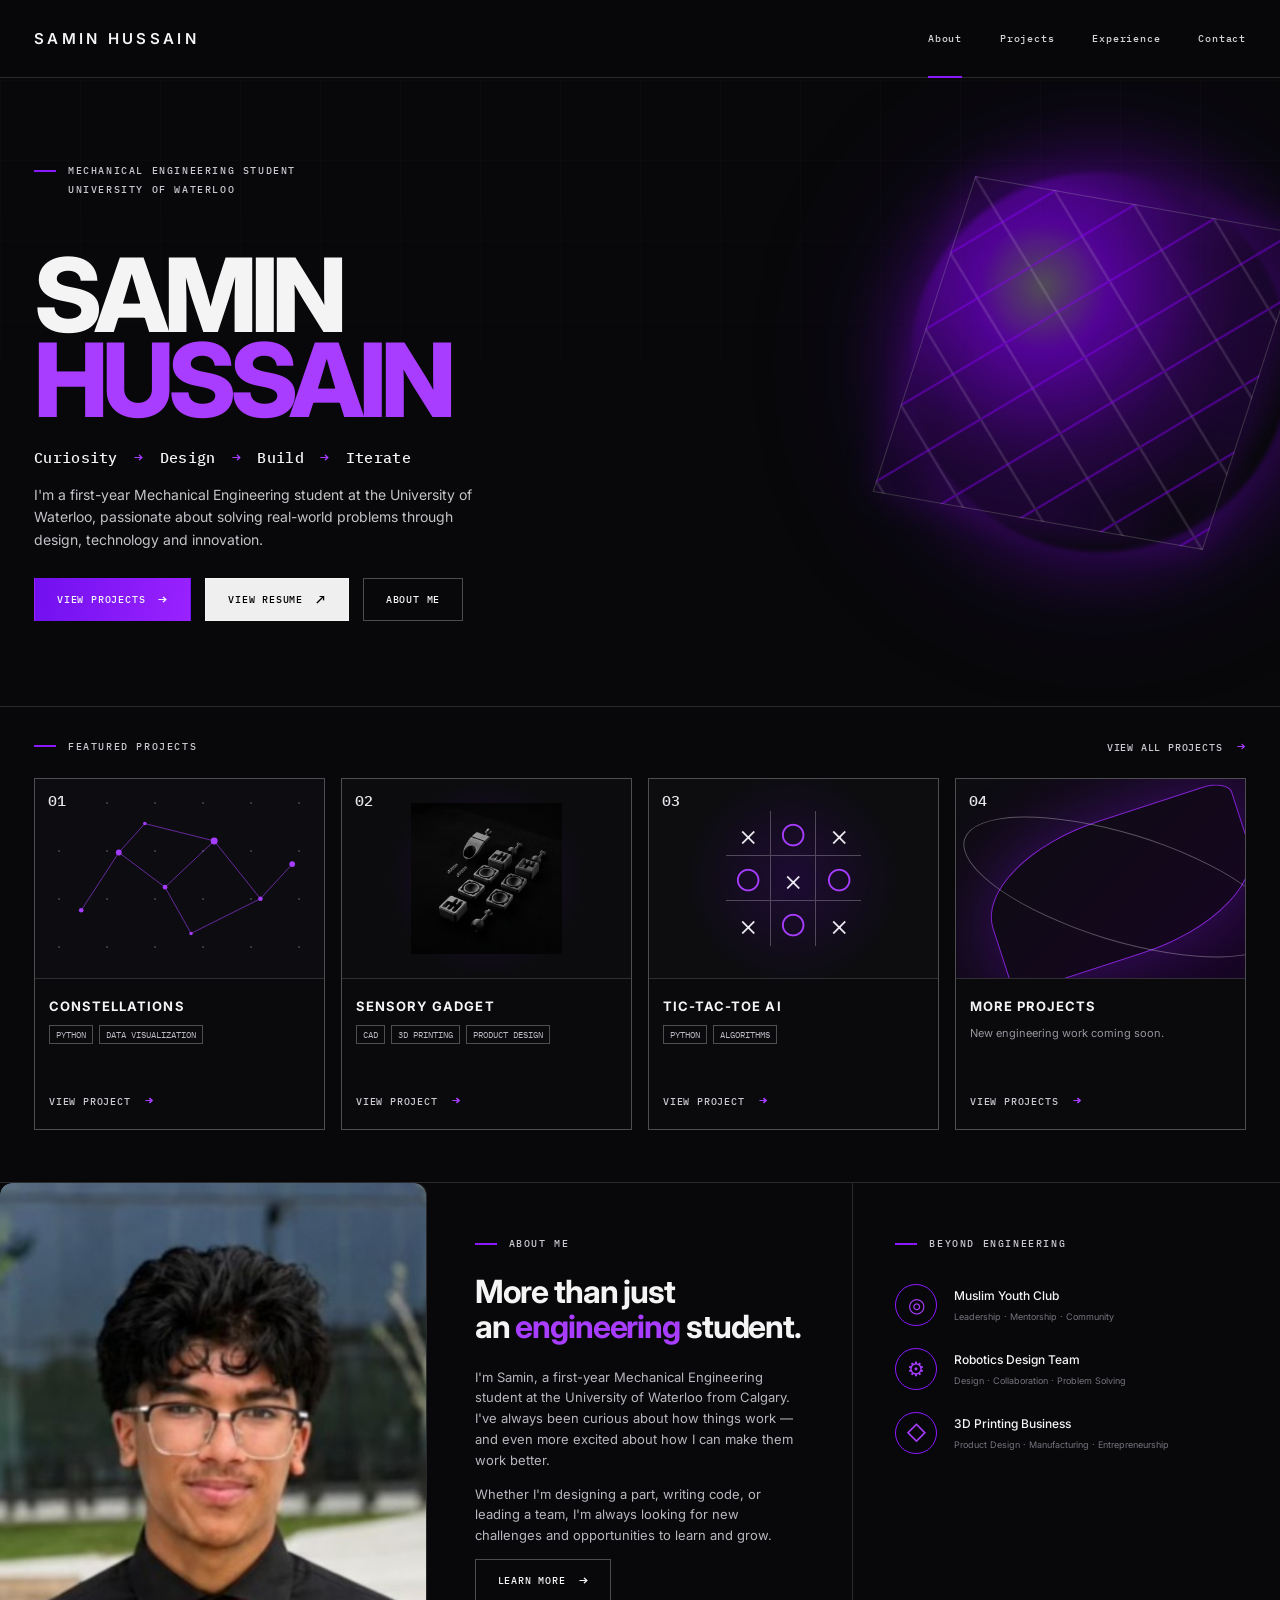
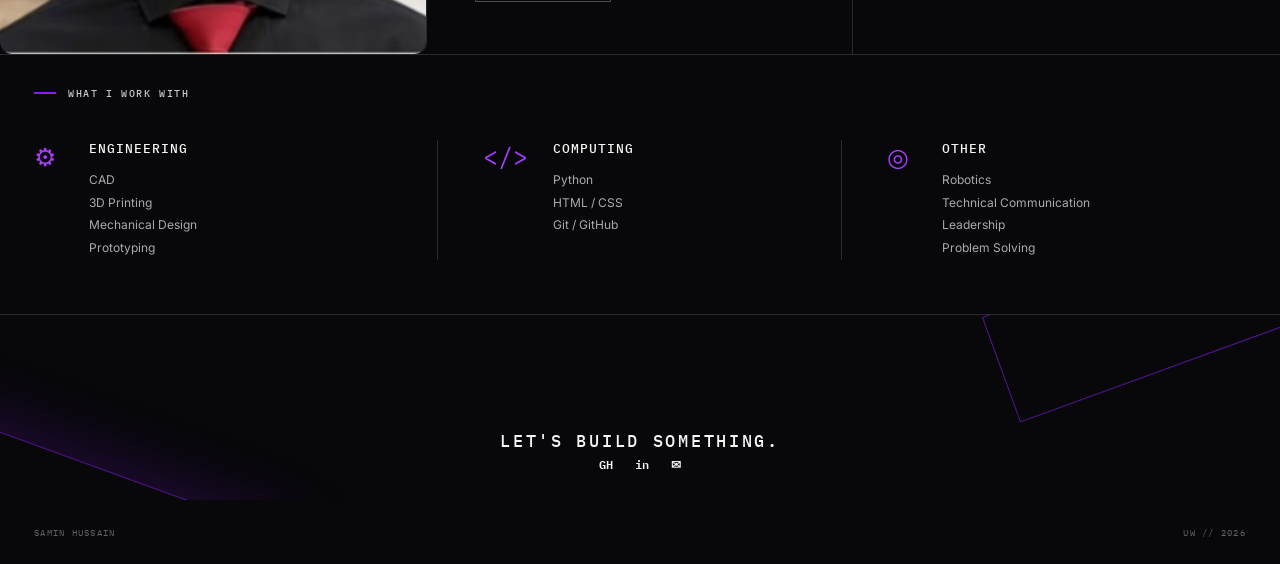
==== commit 79a080e4: "Change image source from PNG to JPG format" ====
--- a/index.html
+++ b/index.html
@@ -93,7 +93,7 @@
 
               <img
                 class="gadget-preview-image"
-                src="assets/FidgetToysStudio.png"
+                src="assets/FidgetToysStudio.jpg"
                 alt="3D-printed sensory gadget "
                 >
           </div>
